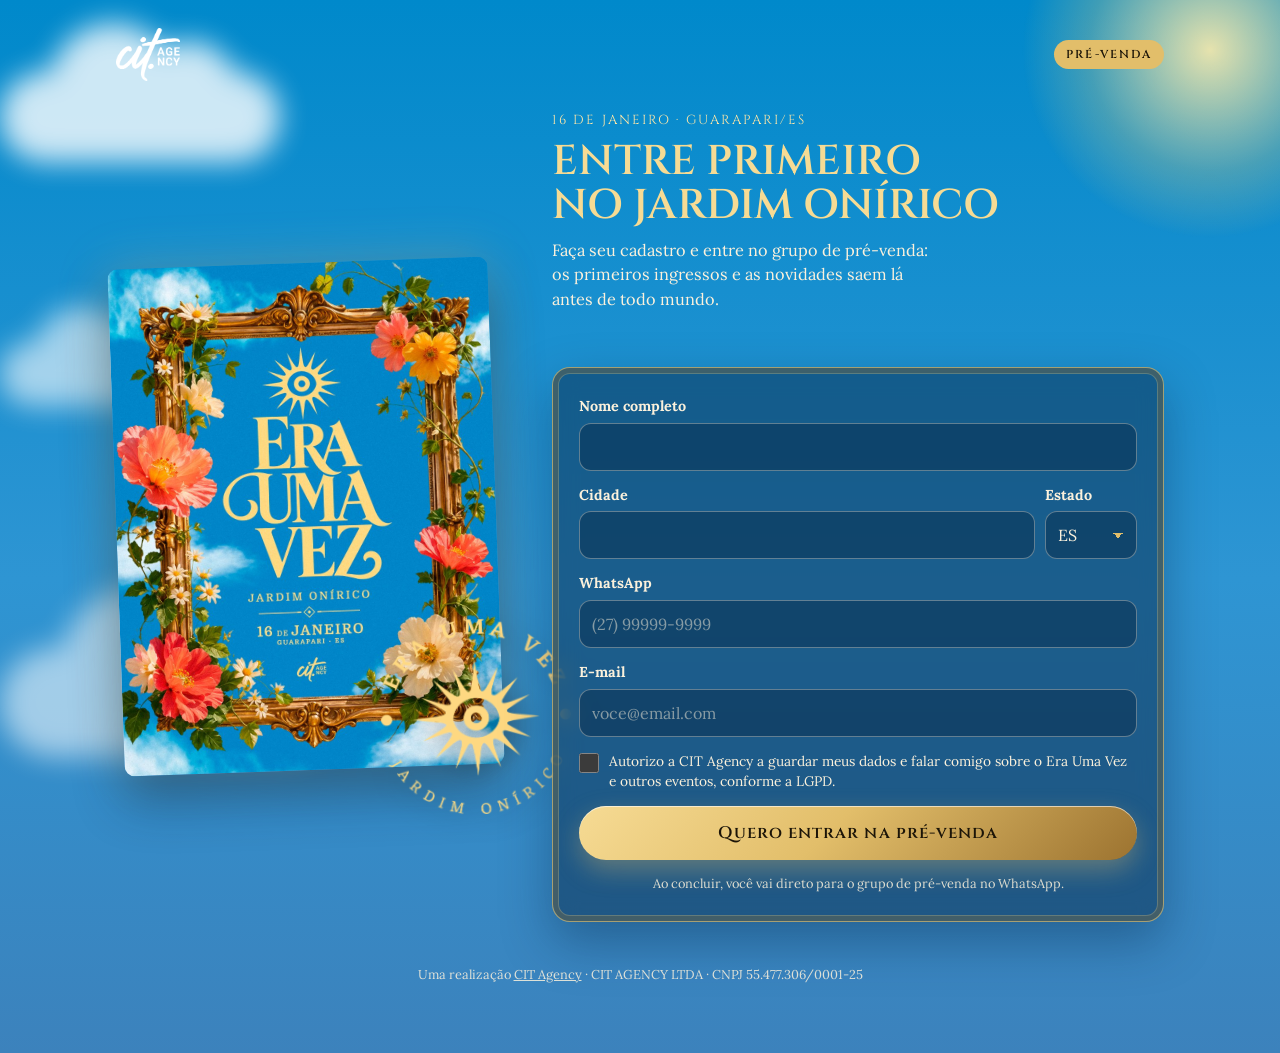
==== eraumavezpre-venda/index.html @ 347496e1 "Pré-venda Era Uma Vez no endereço curto /eraumavezpre-venda Co-Authored-By: Claude Opus 5.5 <noreply" ====
<!doctype html>
<html lang="pt-BR">
<head>
<meta charset="utf-8">
<meta name="viewport" content="width=device-width, initial-scale=1, viewport-fit=cover">
<title>Pré-venda Era Uma Vez · CIT Agency</title>
<meta name="description" content="Cadastre-se na pré-venda do Era Uma Vez · Jardim Onírico, 16 de janeiro em Guarapari/ES, e entre no grupo exclusivo.">
<meta name="theme-color" content="#0089CB">
<meta property="og:title" content="Pré-venda Era Uma Vez">
<meta property="og:description" content="Cadastre-se e entre no grupo de pré-venda. 16 de janeiro · Guarapari/ES.">
<meta property="og:image" content="https://citagency.com.br/eventos/era-uma-vez/img/poster-dia.jpg">
<link rel="icon" href="/eventos/era-uma-vez/img/icone.png">
<link rel="preconnect" href="https://fonts.googleapis.com">
<link rel="preconnect" href="https://fonts.gstatic.com" crossorigin>
<link rel="stylesheet" href="https://fonts.googleapis.com/css2?family=Cinzel:wght@400;600&family=Lora:wght@400;600;700&display=swap">
<style>
  /* Pré-venda Era Uma Vez: céu azul do pôster, nuvens, moldura dourada.
     Uma coluna no celular; pôster e formulário lado a lado no computador. */
  :root {
    --ceu: #0089CB;
    --ceu-fundo: #2E95D3;
    --ouro: #E2BE6A;
    --ouro-claro: #F6DB94;
    --ouro-escuro: #9C7330;
    --creme: #FBF1DC;
    --tinta: #1C1508;
    --vidro: rgba(8, 40, 72, 0.5);
    --erro: #FFD5C7;
    --fonte-titulo: "Cinzel", Georgia, serif;
    --fonte-texto: "Lora", Georgia, serif;
    color-scheme: dark;
  }
  * { box-sizing: border-box; }
  [hidden] { display: none !important; }
  html { -webkit-text-size-adjust: 100%; overflow-x: clip; }
  body {
    margin: 0;
    min-height: 100vh;
    background: linear-gradient(180deg, var(--ceu) 0, var(--ceu-fundo) 55%, #3C82BC 100%);
    color: var(--creme);
    font-family: var(--fonte-texto);
    font-size: 1.02rem;
    line-height: 1.5;
    overflow-x: clip;
  }
  img { max-width: 100%; display: block; }
  :focus-visible { outline: 3px solid var(--ouro-claro); outline-offset: 3px; border-radius: 6px; }

  /* Céu */
  .ceu { position: fixed; inset: 0; overflow: hidden; pointer-events: none; z-index: 0; }
  .nuvem { position: absolute; width: var(--w); height: calc(var(--w) * 0.32); border-radius: 999px; background: #fff; opacity: .8; filter: blur(14px); animation: passa var(--v) linear infinite; animation-delay: var(--d); }
  .nuvem::before, .nuvem::after { content: ""; position: absolute; border-radius: 50%; background: inherit; }
  .nuvem::before { width: 45%; height: 140%; left: 18%; top: -55%; }
  .nuvem::after { width: 35%; height: 115%; left: 50%; top: -35%; }
  .n1 { --w: 280px; top: 8%; --v: 70s; --d: -20s; }
  .n2 { --w: 200px; top: 38%; --v: 55s; --d: -40s; opacity: .6; }
  .n3 { --w: 340px; top: 72%; --v: 85s; --d: -5s; opacity: .55; }
  @keyframes passa { from { transform: translateX(-120%); left: 0; } to { transform: translateX(0); left: 110%; } }
  .sol { position: absolute; top: -140px; right: -120px; width: 380px; height: 380px; border-radius: 50%; background: radial-gradient(circle, rgba(255,236,170,.9), rgba(255,220,120,.25) 45%, transparent 70%); }

  .pagina {
    position: relative;
    z-index: 1;
    max-width: 1080px;
    margin-inline: auto;
    padding-left: max(16px, env(safe-area-inset-left, 0px));
    padding-right: max(16px, env(safe-area-inset-right, 0px));
    padding-block: 18px 40px;
    display: grid;
    gap: 22px;
  }
  .topo { display: flex; justify-content: space-between; align-items: center; }
  .topo img { width: 64px; height: auto; }
  .selo-pre {
    font-family: var(--fonte-titulo); font-size: .72rem; letter-spacing: .18em; text-transform: uppercase;
    background: var(--ouro); color: var(--tinta); padding: 6px 12px; border-radius: 999px; font-weight: 600;
  }

  .principal { display: grid; gap: 22px; align-items: center; }
  .poster { margin: 0; justify-self: center; width: min(52%, 240px); position: relative; transform: rotate(-2deg); animation: flutua 6s ease-in-out infinite; }
  .poster .arte { width: 100%; height: auto; border-radius: 10px; box-shadow: 0 24px 50px rgba(0, 30, 60, .45), 0 0 50px rgba(255, 220, 140, .25); }
  .poster .selo { position: absolute; right: -18%; bottom: -10%; width: 50%; height: auto; animation: gira 30s linear infinite; filter: drop-shadow(0 6px 14px rgba(0,0,0,.35)); }
  @keyframes flutua { 50% { translate: 0 -6px; } }
  @keyframes gira { to { rotate: 360deg; } }

  .chamada { display: grid; gap: 10px; text-align: center; justify-items: center; }
  .chamada h1 {
    margin: 0; font-family: var(--fonte-titulo); font-weight: 600; text-transform: uppercase;
    font-size: clamp(1.6rem, 7vw, 2.6rem); line-height: 1.05; color: var(--ouro-claro); text-wrap: balance;
  }
  .chamada p { margin: 0; max-width: 38ch; }
  .data { font-family: var(--fonte-titulo); letter-spacing: .16em; text-transform: uppercase; font-size: .82rem; color: #FFE7A8; }

  /* Formulário em moldura dourada */
  .cartao {
    background: var(--vidro);
    -webkit-backdrop-filter: blur(12px);
    backdrop-filter: blur(12px);
    border: 1px solid rgba(226, 190, 106, .7);
    box-shadow: inset 0 0 0 5px rgba(8, 40, 72, .35), inset 0 0 0 6px rgba(226, 190, 106, .35), 0 20px 50px rgba(0, 30, 60, .35);
    border-radius: 18px;
    padding: 22px 18px;
  }
  form { display: grid; gap: 14px; }
  .campo { display: grid; gap: 5px; min-width: 0; }
  .campo label { font-weight: 700; font-size: .9rem; }
  .linha { display: grid; grid-template-columns: minmax(0, 1fr) 92px; gap: 10px; }
  input, select {
    width: 100%; min-height: 48px; padding: 10px 12px; border-radius: 12px;
    border: 1.5px solid rgba(251, 241, 220, .35); background: rgba(0, 25, 50, .35); color: var(--creme);
    font: inherit; font-size: 1rem;
  }
  select { appearance: none; background-image: linear-gradient(45deg, transparent 50%, var(--ouro) 50%), linear-gradient(135deg, var(--ouro) 50%, transparent 50%); background-position: calc(100% - 18px) 21px, calc(100% - 13px) 21px; background-size: 5px 5px; background-repeat: no-repeat; }
  select option { color: #1C1508; }
  input::placeholder { color: rgba(251, 241, 220, .5); }
  input:focus, select:focus { outline: none; border-color: var(--ouro); }
  input[aria-invalid="true"], select[aria-invalid="true"] { border-color: var(--erro); background: rgba(80, 20, 10, .35); }
  .aceite { display: flex; gap: 10px; align-items: flex-start; font-size: .86rem; cursor: pointer; }
  .aceite input { width: 20px; min-height: 0; height: 20px; margin: 2px 0 0; accent-color: var(--ouro); flex: none; }
  .isca { position: absolute; left: -9999px; width: 1px; height: 1px; opacity: 0; }
  .erro { margin: 0; padding: 10px 12px; border-radius: 12px; background: rgba(80, 20, 10, .45); color: var(--erro); font-weight: 700; font-size: .9rem; }
  .botao {
    position: relative; overflow: hidden; width: 100%; min-height: 54px; border: 0; border-radius: 999px; cursor: pointer;
    background: linear-gradient(135deg, var(--ouro-claro), var(--ouro) 45%, var(--ouro-escuro));
    color: var(--tinta); font-family: var(--fonte-titulo); font-weight: 600; font-size: 1.05rem; letter-spacing: .06em;
    box-shadow: 0 10px 26px rgba(226, 190, 106, .35), inset 0 1px 0 rgba(255,255,255,.6);
    text-decoration: none; display: inline-flex; align-items: center; justify-content: center; text-align: center; padding: 10px 20px;
  }
  .botao::after { content: ""; position: absolute; inset: 0; background: linear-gradient(105deg, transparent 35%, rgba(255,255,255,.7) 50%, transparent 65%); transform: translateX(-130%); animation: brilho 3.2s ease-in-out infinite; }
  @keyframes brilho { 60%, 100% { transform: translateX(130%); } }
  .botao:disabled { opacity: .75; cursor: wait; }
  .nota { margin: 0; font-size: .8rem; text-align: center; opacity: .85; }

  .ok { display: grid; gap: 14px; text-align: center; justify-items: center; }
  .ok h2 { margin: 0; font-family: var(--fonte-titulo); font-weight: 600; color: var(--ouro-claro); font-size: 1.5rem; }
  .ok p { margin: 0; }

  .rodape { text-align: center; font-size: .8rem; opacity: .85; }
  .rodape a { color: inherit; }

  @media (min-width: 860px) {
    .pagina { padding-block: 28px 56px; gap: 30px; }
    .principal { grid-template-columns: 380px minmax(0, 1fr); gap: 56px; }
    .poster { width: 100%; grid-row: span 2; align-self: center; }
    .chamada { text-align: left; justify-items: start; }
    .cartao { padding: 28px 26px; }
  }
  @media (prefers-reduced-motion: reduce) {
    .nuvem, .poster, .poster .selo, .botao::after { animation: none; }
  }
</style>
</head>
<body>

<div class="ceu" aria-hidden="true">
  <span class="sol"></span>
  <span class="nuvem n1"></span><span class="nuvem n2"></span><span class="nuvem n3"></span>
</div>

<div class="pagina">
  <header class="topo">
    <a href="/eventos/era-uma-vez/"><img src="/assets/img/logo-branco.png" alt="CIT Agency" width="720" height="593"></a>
    <span class="selo-pre">Pré-venda</span>
  </header>

  <main class="principal">
    <figure class="poster">
      <img class="arte" src="/eventos/era-uma-vez/img/poster-dia.jpg" alt="Pôster do Era Uma Vez · Jardim Onírico, 16 de janeiro, Guarapari/ES" width="900" height="1200">
      <img class="selo" src="/eventos/era-uma-vez/img/selo.png" alt="" width="409" height="420">
    </figure>

    <div class="chamada">
      <p class="data">16 de janeiro · Guarapari/ES</p>
      <h1>Entre primeiro no Jardim Onírico</h1>
      <p>Faça seu cadastro e entre no grupo de pré-venda: os primeiros ingressos e as novidades saem lá antes de todo mundo.</p>
    </div>

    <section class="cartao" aria-label="Cadastro da pré-venda">
      <form id="form" novalidate>
        <div class="campo">
          <label for="nome">Nome completo</label>
          <input id="nome" name="nome" type="text" autocomplete="name" required>
        </div>
        <div class="linha">
          <div class="campo">
            <label for="cidade">Cidade</label>
            <input id="cidade" name="cidade" type="text" autocomplete="address-level2" required>
          </div>
          <div class="campo">
            <label for="estado">Estado</label>
            <select id="estado" name="estado" required>
              <option value="">UF</option>
            </select>
          </div>
        </div>
        <div class="campo">
          <label for="whatsapp">WhatsApp</label>
          <input id="whatsapp" name="whatsapp" type="tel" inputmode="numeric" autocomplete="tel" placeholder="(27) 99999-9999" required>
        </div>
        <div class="campo">
          <label for="email">E-mail</label>
          <input id="email" name="email" type="email" autocomplete="email" placeholder="voce@email.com" required>
        </div>
        <input class="isca" type="text" name="site" tabindex="-1" autocomplete="off" aria-hidden="true">
        <label class="aceite">
          <input id="aceite" type="checkbox" required>
          <span>Autorizo a CIT Agency a guardar meus dados e falar comigo sobre o Era Uma Vez e outros eventos, conforme a LGPD.</span>
        </label>
        <p class="erro" id="erro" role="alert" hidden></p>
        <button class="botao" id="enviar" type="submit">Quero entrar na pré-venda</button>
        <p class="nota">Ao concluir, você vai direto para o grupo de pré-venda no WhatsApp.</p>
      </form>

      <div class="ok" id="ok" hidden>
        <h2>Cadastro feito!</h2>
        <p>Abrindo o grupo de pré-venda no WhatsApp…</p>
        <a class="botao" id="ir-grupo" href="#">Entrar no grupo agora</a>
      </div>
    </section>
  </main>

  <footer class="rodape">
    <p>Uma realização <a href="/">CIT Agency</a> · CIT AGENCY LTDA · CNPJ 55.477.306/0001-25</p>
  </footer>
</div>

<script>
  // Grupo de pré-venda e nome da aba na planilha de listas
  var GRUPO = 'https://chat.whatsapp.com/Eoul549lNGqFhRmU2mcXSq';
  var LISTA = 'Pré-venda Era Uma Vez';

  (function () {
    var UFS = 'AC AL AP AM BA CE DF ES GO MA MT MS MG PA PB PR PE PI RJ RN RS RO RR SC SP SE TO'.split(' ');
    var estado = document.getElementById('estado');
    UFS.forEach(function (uf) {
      var o = document.createElement('option');
      o.value = o.textContent = uf;
      if (uf === 'ES') o.selected = true;
      estado.appendChild(o);
    });

    var whats = document.getElementById('whatsapp');
    whats.addEventListener('input', function () {
      var d = whats.value.replace(/\D/g, '').slice(0, 11);
      whats.value = d.length > 10 ? d.replace(/(\d{2})(\d{5})(\d{0,4})/, '($1) $2-$3')
        : d.length > 6 ? d.replace(/(\d{2})(\d{4})(\d{0,4})/, '($1) $2-$3')
        : d.length > 2 ? d.replace(/(\d{2})(\d*)/, '($1) $2') : d;
    });

    var form = document.getElementById('form');
    var erro = document.getElementById('erro');
    var enviar = document.getElementById('enviar');
    document.getElementById('ir-grupo').href = GRUPO;

    function irParaGrupo() { location.href = GRUPO; }

    form.addEventListener('submit', function (e) {
      e.preventDefault();
      erro.hidden = true;
      var campos = [].slice.call(form.querySelectorAll('input[required], select[required]'));
      campos.forEach(function (c) { c.removeAttribute('aria-invalid'); });
      var digitos = whats.value.replace(/\D/g, '');
      var invalidos = campos.filter(function (c) { return !c.checkValidity(); });
      if (digitos.length < 10 && invalidos.indexOf(whats) < 0) invalidos.push(whats);
      invalidos.forEach(function (c) { c.setAttribute('aria-invalid', 'true'); });
      if (invalidos.length) {
        var c = invalidos[0];
        erro.textContent = c.id === 'aceite' ? 'Marque a autorização para concluir o cadastro.'
          : c.id === 'whatsapp' ? 'Confira o WhatsApp com DDD, por exemplo (27) 99999-9999.'
          : c.id === 'email' ? 'Confira o e-mail: ele precisa ter @ e domínio, como voce@email.com.'
          : 'Preencha o campo "' + form.querySelector('label[for="' + c.id + '"]').textContent + '".';
        erro.hidden = false;
        c.focus();
        return;
      }
      if (form.site.value) return;

      var corpo = new URLSearchParams();
      corpo.append('lista', LISTA);
      corpo.append('nome', form.nome.value.trim());
      corpo.append('cidade', form.cidade.value.trim());
      corpo.append('estado', form.estado.value);
      corpo.append('whatsapp', digitos);
      corpo.append('email', form.email.value.trim());
      corpo.append('autorizacao', 'Sim');

      enviar.disabled = true;
      enviar.textContent = 'Enviando…';

      // Mesmo se a planilha demorar ou ainda não estiver configurada, a pessoa segue para o grupo
      var concluir = function () {
        form.hidden = true;
        document.getElementById('ok').hidden = false;
        setTimeout(irParaGrupo, 1800);
      };
      var limite = setTimeout(concluir, 4000);
      fetch('/data/formulario.json', { cache: 'no-store' })
        .then(function (r) { return r.json(); })
        .then(function (cfg) {
          if (!cfg.endereco_listas) return;
          return fetch(cfg.endereco_listas, { method: 'POST', mode: 'no-cors', body: corpo });
        })
        .catch(function () {})
        .then(function () { clearTimeout(limite); concluir(); });
    });
  })();
</script>
</body>
</html>
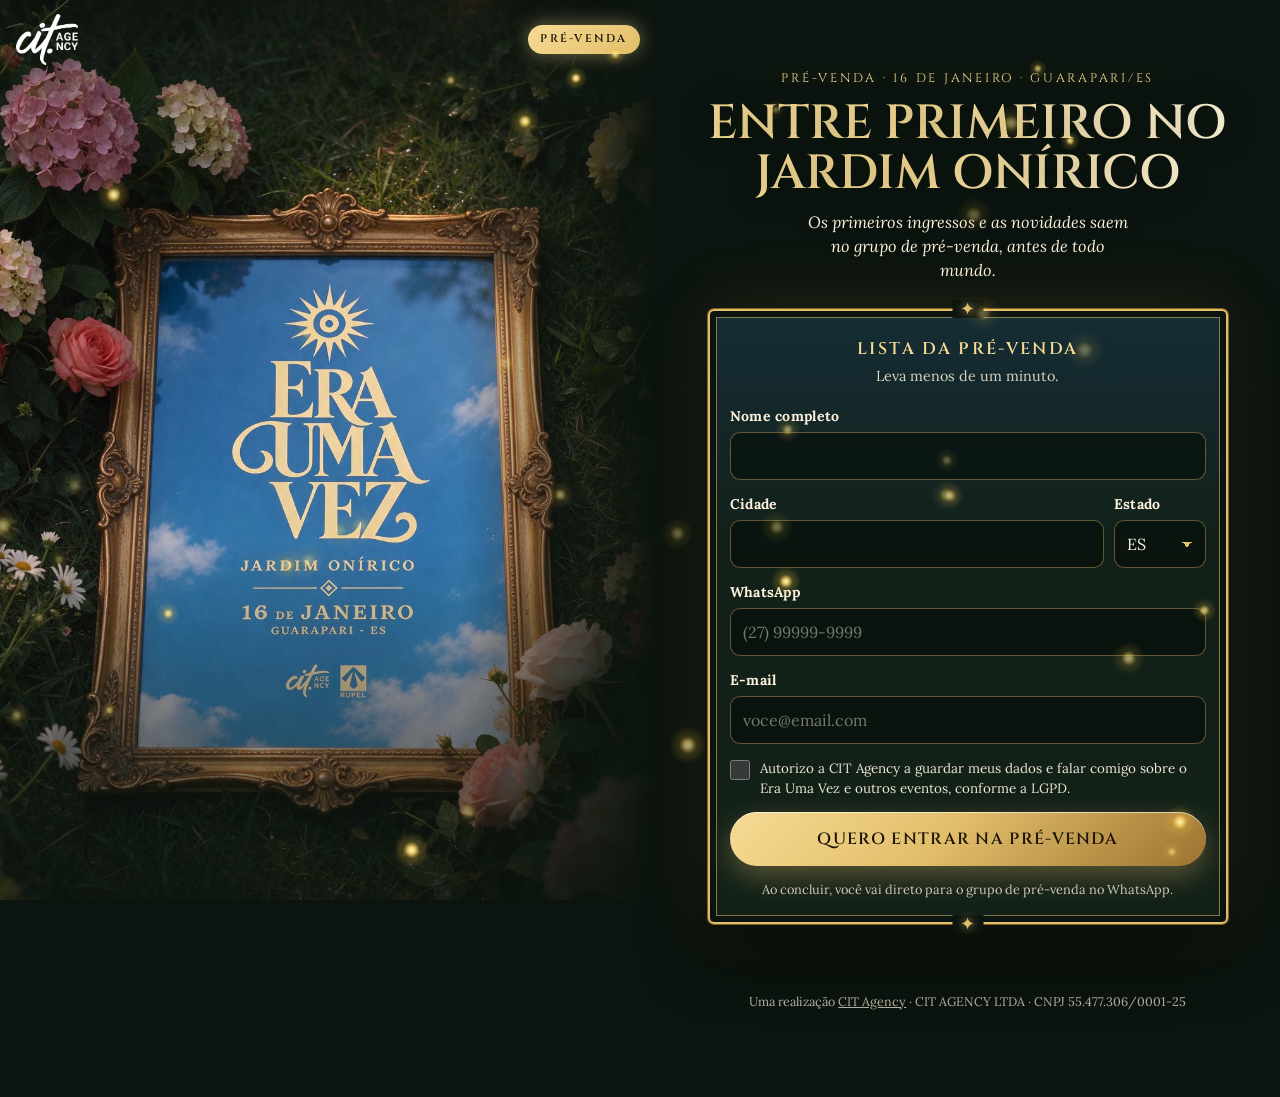
==== commit 07a212bb: "Pré-venda Era Uma Vez: novo visual sobre a foto do jardim à noite Co-Authored-By: Claude Opus 5.5 <n" ====
--- a/eraumavezpre-venda/index.html
+++ b/eraumavezpre-venda/index.html
@@ -5,26 +5,29 @@
 <meta name="viewport" content="width=device-width, initial-scale=1, viewport-fit=cover">
 <title>Pré-venda Era Uma Vez · CIT Agency</title>
 <meta name="description" content="Cadastre-se na pré-venda do Era Uma Vez · Jardim Onírico, 16 de janeiro em Guarapari/ES, e entre no grupo exclusivo.">
-<meta name="theme-color" content="#0089CB">
+<meta name="theme-color" content="#0B140E">
 <meta property="og:title" content="Pré-venda Era Uma Vez">
 <meta property="og:description" content="Cadastre-se e entre no grupo de pré-venda. 16 de janeiro · Guarapari/ES.">
-<meta property="og:image" content="https://citagency.com.br/eventos/era-uma-vez/img/poster-dia.jpg">
+<meta property="og:image" content="https://citagency.com.br/eventos/era-uma-vez/img/jardim-noite-tela.jpg">
 <link rel="icon" href="/eventos/era-uma-vez/img/icone.png">
+<link rel="preload" as="image" href="/eventos/era-uma-vez/img/jardim-noite-tela.jpg">
 <link rel="preconnect" href="https://fonts.googleapis.com">
 <link rel="preconnect" href="https://fonts.gstatic.com" crossorigin>
-<link rel="stylesheet" href="https://fonts.googleapis.com/css2?family=Cinzel:wght@400;600&family=Lora:wght@400;600;700&display=swap">
+<link rel="stylesheet" href="https://fonts.googleapis.com/css2?family=Cinzel:wght@400;600&family=Lora:ital,wght@0,400;0,600;0,700;1,400&display=swap">
 <style>
-  /* Pré-venda Era Uma Vez: céu azul do pôster, nuvens, moldura dourada.
-     Uma coluna no celular; pôster e formulário lado a lado no computador. */
+  /* Pré-venda Era Uma Vez sobre a foto do jardim à noite.
+     Celular: a foto ocupa a primeira tela e o formulário vem logo abaixo, no verde do gramado.
+     Computador: a foto fica fixa à esquerda e o formulário à direita. */
   :root {
-    --ceu: #0089CB;
-    --ceu-fundo: #2E95D3;
+    --noite: #0B140E;
+    --musgo: #132219;
     --ouro: #E2BE6A;
     --ouro-claro: #F6DB94;
     --ouro-escuro: #9C7330;
+    --ceu: #3B86C4;
+    --rosa: #F4A6B8;
     --creme: #FBF1DC;
     --tinta: #1C1508;
-    --vidro: rgba(8, 40, 72, 0.5);
     --erro: #FFD5C7;
     --fonte-titulo: "Cinzel", Georgia, serif;
     --fonte-texto: "Lora", Georgia, serif;
@@ -32,198 +35,256 @@
   }
   * { box-sizing: border-box; }
   [hidden] { display: none !important; }
-  html { -webkit-text-size-adjust: 100%; overflow-x: clip; }
-  body {
-    margin: 0;
-    min-height: 100vh;
-    background: linear-gradient(180deg, var(--ceu) 0, var(--ceu-fundo) 55%, #3C82BC 100%);
-    color: var(--creme);
-    font-family: var(--fonte-texto);
-    font-size: 1.02rem;
-    line-height: 1.5;
-    overflow-x: clip;
-  }
+  html { -webkit-text-size-adjust: 100%; overflow-x: clip; scroll-behavior: smooth; }
+  body { margin: 0; background: var(--noite); color: var(--creme); font-family: var(--fonte-texto); font-size: 1.02rem; line-height: 1.5; overflow-x: clip; }
   img { max-width: 100%; display: block; }
   :focus-visible { outline: 3px solid var(--ouro-claro); outline-offset: 3px; border-radius: 6px; }
-
-  /* Céu */
-  .ceu { position: fixed; inset: 0; overflow: hidden; pointer-events: none; z-index: 0; }
-  .nuvem { position: absolute; width: var(--w); height: calc(var(--w) * 0.32); border-radius: 999px; background: #fff; opacity: .8; filter: blur(14px); animation: passa var(--v) linear infinite; animation-delay: var(--d); }
-  .nuvem::before, .nuvem::after { content: ""; position: absolute; border-radius: 50%; background: inherit; }
-  .nuvem::before { width: 45%; height: 140%; left: 18%; top: -55%; }
-  .nuvem::after { width: 35%; height: 115%; left: 50%; top: -35%; }
-  .n1 { --w: 280px; top: 8%; --v: 70s; --d: -20s; }
-  .n2 { --w: 200px; top: 38%; --v: 55s; --d: -40s; opacity: .6; }
-  .n3 { --w: 340px; top: 72%; --v: 85s; --d: -5s; opacity: .55; }
-  @keyframes passa { from { transform: translateX(-120%); left: 0; } to { transform: translateX(0); left: 110%; } }
-  .sol { position: absolute; top: -140px; right: -120px; width: 380px; height: 380px; border-radius: 50%; background: radial-gradient(circle, rgba(255,236,170,.9), rgba(255,220,120,.25) 45%, transparent 70%); }
-
-  .pagina {
+  @media (prefers-reduced-motion: reduce) { html { scroll-behavior: auto; } }
+
+  .vagalumes { position: fixed; inset: 0; z-index: 5; pointer-events: none; }
+
+  /* Primeira tela: a foto */
+  .capa {
     position: relative;
-    z-index: 1;
-    max-width: 1080px;
-    margin-inline: auto;
-    padding-left: max(16px, env(safe-area-inset-left, 0px));
-    padding-right: max(16px, env(safe-area-inset-right, 0px));
-    padding-block: 18px 40px;
+    min-height: 100svh;
     display: grid;
-    gap: 22px;
-  }
-  .topo { display: flex; justify-content: space-between; align-items: center; }
-  .topo img { width: 64px; height: auto; }
+    align-content: space-between;
+    overflow: hidden;
+    isolation: isolate;
+  }
+  .capa-foto {
+    position: absolute; inset: 0; z-index: -2;
+    background: url("/eventos/era-uma-vez/img/jardim-noite-tela.jpg") center 38% / cover no-repeat;
+    transform: scale(calc(1.04 + var(--rolar, 0) * 0.08)) translateY(calc(var(--rolar, 0) * 40px));
+    animation: respira 14s ease-in-out infinite alternate;
+  }
+  @keyframes respira { to { background-position: center 44%; } }
+  .capa::after {
+    content: ""; position: absolute; inset: 0; z-index: -1;
+    background:
+      linear-gradient(to bottom, rgba(11, 20, 14, .55) 0, rgba(11, 20, 14, 0) 22%, rgba(11, 20, 14, 0) 70%, rgba(11, 20, 14, .7) 88%, var(--noite) 100%);
+  }
+  .topo {
+    display: flex; justify-content: space-between; align-items: center;
+    padding: max(14px, env(safe-area-inset-top, 0px)) max(16px, env(safe-area-inset-right, 0px)) 0 max(16px, env(safe-area-inset-left, 0px));
+  }
+  .topo img { width: 62px; height: auto; }
   .selo-pre {
-    font-family: var(--fonte-titulo); font-size: .72rem; letter-spacing: .18em; text-transform: uppercase;
-    background: var(--ouro); color: var(--tinta); padding: 6px 12px; border-radius: 999px; font-weight: 600;
-  }
-
-  .principal { display: grid; gap: 22px; align-items: center; }
-  .poster { margin: 0; justify-self: center; width: min(52%, 240px); position: relative; transform: rotate(-2deg); animation: flutua 6s ease-in-out infinite; }
-  .poster .arte { width: 100%; height: auto; border-radius: 10px; box-shadow: 0 24px 50px rgba(0, 30, 60, .45), 0 0 50px rgba(255, 220, 140, .25); }
-  .poster .selo { position: absolute; right: -18%; bottom: -10%; width: 50%; height: auto; animation: gira 30s linear infinite; filter: drop-shadow(0 6px 14px rgba(0,0,0,.35)); }
-  @keyframes flutua { 50% { translate: 0 -6px; } }
-  @keyframes gira { to { rotate: 360deg; } }
-
-  .chamada { display: grid; gap: 10px; text-align: center; justify-items: center; }
+    font-family: var(--fonte-titulo); font-size: .7rem; letter-spacing: .2em; text-transform: uppercase; font-weight: 600;
+    color: var(--tinta); background: linear-gradient(135deg, var(--ouro-claro), var(--ouro)); padding: 6px 12px; border-radius: 999px;
+    box-shadow: 0 0 20px rgba(246, 219, 148, .45);
+  }
+  .capa-texto {
+    display: grid; gap: 10px; justify-items: center; text-align: center;
+    padding: 0 max(18px, env(safe-area-inset-right, 0px)) 26px max(18px, env(safe-area-inset-left, 0px));
+  }
+  .chamada .data { margin: 0; text-shadow: 0 0 14px rgba(246, 219, 148, .4); font-family: var(--fonte-titulo); letter-spacing: .22em; text-transform: uppercase; font-size: .78rem; color: var(--ouro-claro); }
   .chamada h1 {
-    margin: 0; font-family: var(--fonte-titulo); font-weight: 600; text-transform: uppercase;
-    font-size: clamp(1.6rem, 7vw, 2.6rem); line-height: 1.05; color: var(--ouro-claro); text-wrap: balance;
-  }
-  .chamada p { margin: 0; max-width: 38ch; }
-  .data { font-family: var(--fonte-titulo); letter-spacing: .16em; text-transform: uppercase; font-size: .82rem; color: #FFE7A8; }
-
-  /* Formulário em moldura dourada */
-  .cartao {
-    background: var(--vidro);
-    -webkit-backdrop-filter: blur(12px);
-    backdrop-filter: blur(12px);
-    border: 1px solid rgba(226, 190, 106, .7);
-    box-shadow: inset 0 0 0 5px rgba(8, 40, 72, .35), inset 0 0 0 6px rgba(226, 190, 106, .35), 0 20px 50px rgba(0, 30, 60, .35);
-    border-radius: 18px;
-    padding: 22px 18px;
-  }
+    margin: 0; font-family: var(--fonte-titulo); font-weight: 600; text-transform: uppercase; line-height: 1.05;
+    font-size: clamp(1.7rem, 8.4vw, 3rem); text-wrap: balance;
+    background: linear-gradient(100deg, var(--ouro-claro) 20%, #FFF6DA 45%, var(--ouro) 60%, var(--ouro-claro) 80%);
+    background-size: 220% 100%; -webkit-background-clip: text; background-clip: text; color: transparent;
+    animation: ouro-corre 6s linear infinite; text-shadow: 0 2px 30px rgba(0, 0, 0, .4);
+  }
+  @keyframes ouro-corre { to { background-position: -220% 0; } }
+  .chamada p.sub { margin: 0; font-style: italic; max-width: 32ch; text-shadow: 0 1px 12px rgba(0, 0, 0, .8); }
+  .chamada { display: grid; gap: 10px; justify-items: center; text-align: center; max-width: 520px; margin: 0 auto 30px; }
+  .descer {
+    margin-top: 6px; display: inline-flex; flex-direction: column; align-items: center; gap: 4px; text-decoration: none; color: var(--creme);
+    font-family: var(--fonte-titulo); font-size: .74rem; letter-spacing: .2em; text-transform: uppercase;
+  }
+  .descer span { font-size: 1.3rem; color: var(--ouro); animation: pulo 1.8s ease-in-out infinite; }
+  @keyframes pulo { 50% { transform: translateY(6px); } }
+
+  /* Formulário */
+  .cadastro {
+    position: relative;
+    padding: 10px max(16px, env(safe-area-inset-right, 0px)) 40px max(16px, env(safe-area-inset-left, 0px));
+    background:
+      radial-gradient(80% 50% at 50% 0%, rgba(59, 134, 196, .16), transparent 70%),
+      var(--noite);
+  }
+  .moldura {
+    position: relative; max-width: 520px; margin: 0 auto; padding: 26px 20px 22px;
+    border-radius: 6px;
+    background: linear-gradient(180deg, rgba(59, 134, 196, .22), rgba(19, 34, 25, .9) 40%);
+    border: 2px solid var(--ouro);
+    box-shadow: inset 0 0 0 6px var(--noite), inset 0 0 0 7px rgba(226, 190, 106, .55), 0 0 0 1px rgba(156, 115, 48, .8), 0 30px 60px rgba(0, 0, 0, .55), 0 0 70px rgba(226, 190, 106, .14);
+  }
+  .moldura::before, .moldura::after {
+    content: "✦"; position: absolute; color: var(--ouro); font-size: 1.1rem; line-height: 1;
+    text-shadow: 0 0 10px rgba(246, 219, 148, .8);
+  }
+  .moldura::before { top: -11px; left: 50%; transform: translateX(-50%); background: var(--noite); padding: 0 8px; }
+  .moldura::after { bottom: -11px; left: 50%; transform: translateX(-50%); background: var(--noite); padding: 0 8px; }
+  .moldura-titulo { margin: 0 0 4px; text-align: center; font-family: var(--fonte-titulo); font-weight: 600; letter-spacing: .14em; text-transform: uppercase; color: var(--ouro-claro); font-size: 1.05rem; }
+  .moldura-sub { margin: 0 0 18px; text-align: center; font-size: .9rem; opacity: .85; }
   form { display: grid; gap: 14px; }
   .campo { display: grid; gap: 5px; min-width: 0; }
-  .campo label { font-weight: 700; font-size: .9rem; }
+  .campo label { font-weight: 700; font-size: .88rem; letter-spacing: .02em; }
   .linha { display: grid; grid-template-columns: minmax(0, 1fr) 92px; gap: 10px; }
   input, select {
-    width: 100%; min-height: 48px; padding: 10px 12px; border-radius: 12px;
-    border: 1.5px solid rgba(251, 241, 220, .35); background: rgba(0, 25, 50, .35); color: var(--creme);
-    font: inherit; font-size: 1rem;
+    width: 100%; min-height: 48px; padding: 10px 12px; border-radius: 10px;
+    border: 1px solid rgba(226, 190, 106, .4); background: rgba(5, 12, 8, .55); color: var(--creme);
+    font: inherit; font-size: 1rem; transition: border-color .2s, box-shadow .2s;
   }
   select { appearance: none; background-image: linear-gradient(45deg, transparent 50%, var(--ouro) 50%), linear-gradient(135deg, var(--ouro) 50%, transparent 50%); background-position: calc(100% - 18px) 21px, calc(100% - 13px) 21px; background-size: 5px 5px; background-repeat: no-repeat; }
   select option { color: #1C1508; }
-  input::placeholder { color: rgba(251, 241, 220, .5); }
-  input:focus, select:focus { outline: none; border-color: var(--ouro); }
+  input::placeholder { color: rgba(251, 241, 220, .45); }
+  input:focus, select:focus { outline: none; border-color: var(--ouro); box-shadow: 0 0 0 3px rgba(226, 190, 106, .2), 0 0 18px rgba(246, 219, 148, .2); }
   input[aria-invalid="true"], select[aria-invalid="true"] { border-color: var(--erro); background: rgba(80, 20, 10, .35); }
-  .aceite { display: flex; gap: 10px; align-items: flex-start; font-size: .86rem; cursor: pointer; }
+  .aceite { display: flex; gap: 10px; align-items: flex-start; font-size: .84rem; cursor: pointer; opacity: .95; }
   .aceite input { width: 20px; min-height: 0; height: 20px; margin: 2px 0 0; accent-color: var(--ouro); flex: none; }
   .isca { position: absolute; left: -9999px; width: 1px; height: 1px; opacity: 0; }
-  .erro { margin: 0; padding: 10px 12px; border-radius: 12px; background: rgba(80, 20, 10, .45); color: var(--erro); font-weight: 700; font-size: .9rem; }
+  .erro { margin: 0; padding: 10px 12px; border-radius: 10px; background: rgba(80, 20, 10, .5); color: var(--erro); font-weight: 700; font-size: .9rem; }
   .botao {
     position: relative; overflow: hidden; width: 100%; min-height: 54px; border: 0; border-radius: 999px; cursor: pointer;
     background: linear-gradient(135deg, var(--ouro-claro), var(--ouro) 45%, var(--ouro-escuro));
-    color: var(--tinta); font-family: var(--fonte-titulo); font-weight: 600; font-size: 1.05rem; letter-spacing: .06em;
-    box-shadow: 0 10px 26px rgba(226, 190, 106, .35), inset 0 1px 0 rgba(255,255,255,.6);
+    color: var(--tinta); font-family: var(--fonte-titulo); font-weight: 600; font-size: 1.02rem; letter-spacing: .08em; text-transform: uppercase;
+    box-shadow: 0 10px 28px rgba(226, 190, 106, .35), inset 0 1px 0 rgba(255, 255, 255, .6);
     text-decoration: none; display: inline-flex; align-items: center; justify-content: center; text-align: center; padding: 10px 20px;
-  }
-  .botao::after { content: ""; position: absolute; inset: 0; background: linear-gradient(105deg, transparent 35%, rgba(255,255,255,.7) 50%, transparent 65%); transform: translateX(-130%); animation: brilho 3.2s ease-in-out infinite; }
+    transition: transform .15s;
+  }
+  .botao:active { transform: scale(.98); }
+  .botao::after { content: ""; position: absolute; inset: 0; background: linear-gradient(105deg, transparent 35%, rgba(255, 255, 255, .7) 50%, transparent 65%); transform: translateX(-130%); animation: brilho 3.2s ease-in-out infinite; }
   @keyframes brilho { 60%, 100% { transform: translateX(130%); } }
   .botao:disabled { opacity: .75; cursor: wait; }
-  .nota { margin: 0; font-size: .8rem; text-align: center; opacity: .85; }
-
-  .ok { display: grid; gap: 14px; text-align: center; justify-items: center; }
+  .nota { margin: 0; font-size: .8rem; text-align: center; opacity: .8; }
+
+  .ok { display: grid; gap: 14px; text-align: center; justify-items: center; padding-block: 10px; }
+  .ok .estrelas { color: var(--ouro); letter-spacing: .5em; font-size: 1.1rem; }
   .ok h2 { margin: 0; font-family: var(--fonte-titulo); font-weight: 600; color: var(--ouro-claro); font-size: 1.5rem; }
   .ok p { margin: 0; }
 
-  .rodape { text-align: center; font-size: .8rem; opacity: .85; }
+  .rodape { text-align: center; font-size: .78rem; opacity: .7; padding: 26px 16px 34px; }
   .rodape a { color: inherit; }
 
-  @media (min-width: 860px) {
-    .pagina { padding-block: 28px 56px; gap: 30px; }
-    .principal { grid-template-columns: 380px minmax(0, 1fr); gap: 56px; }
-    .poster { width: 100%; grid-row: span 2; align-self: center; }
-    .chamada { text-align: left; justify-items: start; }
-    .cartao { padding: 28px 26px; }
+  @media (max-width: 420px) { .botao { font-size: .9rem; letter-spacing: .04em; padding-inline: 14px; } }
+  @media (min-width: 900px) {
+    .pagina { display: grid; grid-template-columns: minmax(0, 1.05fr) minmax(0, 1fr); min-height: 100vh; }
+    .capa { position: sticky; top: 0; height: 100vh; min-height: 0; }
+    .capa::after { background: linear-gradient(to right, rgba(11, 20, 14, 0) 70%, var(--noite) 100%), linear-gradient(to bottom, rgba(11, 20, 14, .5) 0, transparent 20%, transparent 60%, rgba(11, 20, 14, .8) 100%); }
+    .capa-texto { display: none; }
+    .chamada { margin-bottom: 26px; }
+    .lado { display: grid; align-content: center; padding-block: 40px; }
+    .cadastro { padding-block: 30px; background: none; }
   }
   @media (prefers-reduced-motion: reduce) {
-    .nuvem, .poster, .poster .selo, .botao::after { animation: none; }
+    .capa-foto, .capa-texto h1, .descer span, .botao::after { animation: none; }
+    .vagalumes { display: none; }
   }
 </style>
 </head>
 <body>
 
-<div class="ceu" aria-hidden="true">
-  <span class="sol"></span>
-  <span class="nuvem n1"></span><span class="nuvem n2"></span><span class="nuvem n3"></span>
-</div>
+<canvas class="vagalumes" aria-hidden="true"></canvas>
 
 <div class="pagina">
-  <header class="topo">
-    <a href="/eventos/era-uma-vez/"><img src="/assets/img/logo-branco.png" alt="CIT Agency" width="720" height="593"></a>
-    <span class="selo-pre">Pré-venda</span>
+  <header class="capa">
+    <div class="capa-foto" aria-hidden="true"></div>
+    <div class="topo">
+      <a href="/eventos/era-uma-vez/"><img src="/assets/img/logo-branco.png" alt="CIT Agency" width="720" height="593"></a>
+      <span class="selo-pre">Pré-venda</span>
+    </div>
+    <div class="capa-texto">
+      <a class="descer" href="#cadastro">Fazer meu cadastro <span aria-hidden="true">↓</span></a>
+    </div>
   </header>
 
-  <main class="principal">
-    <figure class="poster">
-      <img class="arte" src="/eventos/era-uma-vez/img/poster-dia.jpg" alt="Pôster do Era Uma Vez · Jardim Onírico, 16 de janeiro, Guarapari/ES" width="900" height="1200">
-      <img class="selo" src="/eventos/era-uma-vez/img/selo.png" alt="" width="409" height="420">
-    </figure>
-
-    <div class="chamada">
-      <p class="data">16 de janeiro · Guarapari/ES</p>
-      <h1>Entre primeiro no Jardim Onírico</h1>
-      <p>Faça seu cadastro e entre no grupo de pré-venda: os primeiros ingressos e as novidades saem lá antes de todo mundo.</p>
-    </div>
-
-    <section class="cartao" aria-label="Cadastro da pré-venda">
-      <form id="form" novalidate>
-        <div class="campo">
-          <label for="nome">Nome completo</label>
-          <input id="nome" name="nome" type="text" autocomplete="name" required>
-        </div>
-        <div class="linha">
+  <div class="lado">
+    <main class="cadastro" id="cadastro">
+      <div class="chamada">
+        <p class="data">Pré-venda · 16 de janeiro · Guarapari/ES</p>
+        <h1>Entre primeiro no Jardim Onírico</h1>
+        <p class="sub">Os primeiros ingressos e as novidades saem no grupo de pré-venda, antes de todo mundo.</p>
+      </div>
+      <section class="moldura" aria-labelledby="titulo-form">
+        <h2 class="moldura-titulo" id="titulo-form">Lista da pré-venda</h2>
+        <p class="moldura-sub">Leva menos de um minuto.</p>
+        <form id="form" novalidate>
           <div class="campo">
-            <label for="cidade">Cidade</label>
-            <input id="cidade" name="cidade" type="text" autocomplete="address-level2" required>
+            <label for="nome">Nome completo</label>
+            <input id="nome" name="nome" type="text" autocomplete="name" required>
+          </div>
+          <div class="linha">
+            <div class="campo">
+              <label for="cidade">Cidade</label>
+              <input id="cidade" name="cidade" type="text" autocomplete="address-level2" required>
+            </div>
+            <div class="campo">
+              <label for="estado">Estado</label>
+              <select id="estado" name="estado" required>
+                <option value="">UF</option>
+              </select>
+            </div>
           </div>
           <div class="campo">
-            <label for="estado">Estado</label>
-            <select id="estado" name="estado" required>
-              <option value="">UF</option>
-            </select>
+            <label for="whatsapp">WhatsApp</label>
+            <input id="whatsapp" name="whatsapp" type="tel" inputmode="numeric" autocomplete="tel" placeholder="(27) 99999-9999" required>
           </div>
+          <div class="campo">
+            <label for="email">E-mail</label>
+            <input id="email" name="email" type="email" autocomplete="email" placeholder="voce@email.com" required>
+          </div>
+          <input class="isca" type="text" name="site" tabindex="-1" autocomplete="off" aria-hidden="true">
+          <label class="aceite">
+            <input id="aceite" type="checkbox" required>
+            <span>Autorizo a CIT Agency a guardar meus dados e falar comigo sobre o Era Uma Vez e outros eventos, conforme a LGPD.</span>
+          </label>
+          <p class="erro" id="erro" role="alert" hidden></p>
+          <button class="botao" id="enviar" type="submit">Quero entrar na pré-venda</button>
+          <p class="nota">Ao concluir, você vai direto para o grupo de pré-venda no WhatsApp.</p>
+        </form>
+
+        <div class="ok" id="ok" hidden>
+          <span class="estrelas" aria-hidden="true">✦ ✦ ✦</span>
+          <h2>Seu lugar no jardim está guardado</h2>
+          <p>Abrindo o grupo de pré-venda no WhatsApp…</p>
+          <a class="botao" id="ir-grupo" href="#">Entrar no grupo agora</a>
         </div>
-        <div class="campo">
-          <label for="whatsapp">WhatsApp</label>
-          <input id="whatsapp" name="whatsapp" type="tel" inputmode="numeric" autocomplete="tel" placeholder="(27) 99999-9999" required>
-        </div>
-        <div class="campo">
-          <label for="email">E-mail</label>
-          <input id="email" name="email" type="email" autocomplete="email" placeholder="voce@email.com" required>
-        </div>
-        <input class="isca" type="text" name="site" tabindex="-1" autocomplete="off" aria-hidden="true">
-        <label class="aceite">
-          <input id="aceite" type="checkbox" required>
-          <span>Autorizo a CIT Agency a guardar meus dados e falar comigo sobre o Era Uma Vez e outros eventos, conforme a LGPD.</span>
-        </label>
-        <p class="erro" id="erro" role="alert" hidden></p>
-        <button class="botao" id="enviar" type="submit">Quero entrar na pré-venda</button>
-        <p class="nota">Ao concluir, você vai direto para o grupo de pré-venda no WhatsApp.</p>
-      </form>
-
-      <div class="ok" id="ok" hidden>
-        <h2>Cadastro feito!</h2>
-        <p>Abrindo o grupo de pré-venda no WhatsApp…</p>
-        <a class="botao" id="ir-grupo" href="#">Entrar no grupo agora</a>
-      </div>
-    </section>
-  </main>
-
-  <footer class="rodape">
-    <p>Uma realização <a href="/">CIT Agency</a> · CIT AGENCY LTDA · CNPJ 55.477.306/0001-25</p>
-  </footer>
+      </section>
+    </main>
+
+    <footer class="rodape">
+      <p>Uma realização <a href="/">CIT Agency</a> · CIT AGENCY LTDA · CNPJ 55.477.306/0001-25</p>
+    </footer>
+  </div>
 </div>
 
+<script>
+  // Vaga-lumes que seguem o dedo/mouse, brilho ao tocar e a foto que se aproxima ao rolar
+  (function () {
+    if (matchMedia('(prefers-reduced-motion: reduce)').matches) return;
+    var c = document.querySelector('.vagalumes'), x = c.getContext('2d');
+    var W, H, dpr = Math.min(devicePixelRatio || 1, 2);
+    function medir() { W = innerWidth; H = innerHeight; c.width = W * dpr; c.height = H * dpr; c.style.width = W + 'px'; c.style.height = H + 'px'; x.setTransform(dpr, 0, 0, dpr, 0, 0); }
+    medir(); addEventListener('resize', medir);
+    var b = document.createElement('canvas'); b.width = b.height = 64;
+    var g = b.getContext('2d'), gr = g.createRadialGradient(32, 32, 0, 32, 32, 32);
+    gr.addColorStop(0, 'rgba(255,248,200,1)'); gr.addColorStop(.18, 'rgba(255,226,120,.9)'); gr.addColorStop(.45, 'rgba(240,190,70,.25)'); gr.addColorStop(1, 'rgba(240,190,70,0)');
+    g.fillStyle = gr; g.fillRect(0, 0, 64, 64);
+    var r = function (a, z) { return a + Math.random() * (z - a); };
+    var f = [], s = [], p = { x: -999, y: -999, on: false };
+    for (var i = 0; i < (W < 600 ? 24 : 40); i++) f.push({ x: r(0, W), y: r(0, H), vx: r(-.3, .3), vy: r(-.3, .3), t: r(0, 6.28), s: r(9, 20), k: r(.6, 1.6) });
+    addEventListener('pointermove', function (e) { p.x = e.clientX; p.y = e.clientY; p.on = true; }, { passive: true });
+    addEventListener('pointerdown', function (e) { for (var i = 0; i < 14; i++) { var a = Math.random() * 6.28, v = r(1, 3.2); s.push({ x: e.clientX, y: e.clientY, vx: Math.cos(a) * v, vy: Math.sin(a) * v - 1, s: r(6, 12), l: 1 }); } }, { passive: true });
+    addEventListener('scroll', function () { document.documentElement.style.setProperty('--rolar', Math.min(scrollY / innerHeight, 1).toFixed(3)); }, { passive: true });
+    (function loop() {
+      x.clearRect(0, 0, W, H); x.globalCompositeOperation = 'lighter';
+      f.forEach(function (q) {
+        q.t += .02 * q.k; q.vx += Math.cos(q.t * .7) * .01; q.vy += Math.sin(q.t * .9) * .01;
+        if (p.on) { var dx = p.x - q.x, dy = p.y - q.y, d = Math.hypot(dx, dy); if (d < 220 && d > 30) { q.vx += dx / d * .06; q.vy += dy / d * .06; } }
+        q.vx *= .97; q.vy *= .97; q.x += q.vx; q.y += q.vy;
+        if (q.x < -30) q.x = W + 30; if (q.x > W + 30) q.x = -30; if (q.y < -30) q.y = H + 30; if (q.y > H + 30) q.y = -30;
+        x.globalAlpha = .35 + .65 * Math.pow(Math.sin(q.t) * .5 + .5, 2);
+        x.drawImage(b, q.x - q.s, q.y - q.s, q.s * 2, q.s * 2);
+      });
+      for (var k = s.length - 1; k >= 0; k--) { var e = s[k]; e.x += e.vx; e.y += e.vy; e.vy += .04; e.l -= .02; if (e.l <= 0) { s.splice(k, 1); continue; } x.globalAlpha = e.l; x.drawImage(b, e.x - e.s, e.y - e.s, e.s * 2, e.s * 2); }
+      x.globalCompositeOperation = 'source-over'; x.globalAlpha = 1;
+      requestAnimationFrame(loop);
+    })();
+  })();
+</script>
 <script>
   // Grupo de pré-venda e nome da aba na planilha de listas
   var GRUPO = 'https://chat.whatsapp.com/Eoul549lNGqFhRmU2mcXSq';
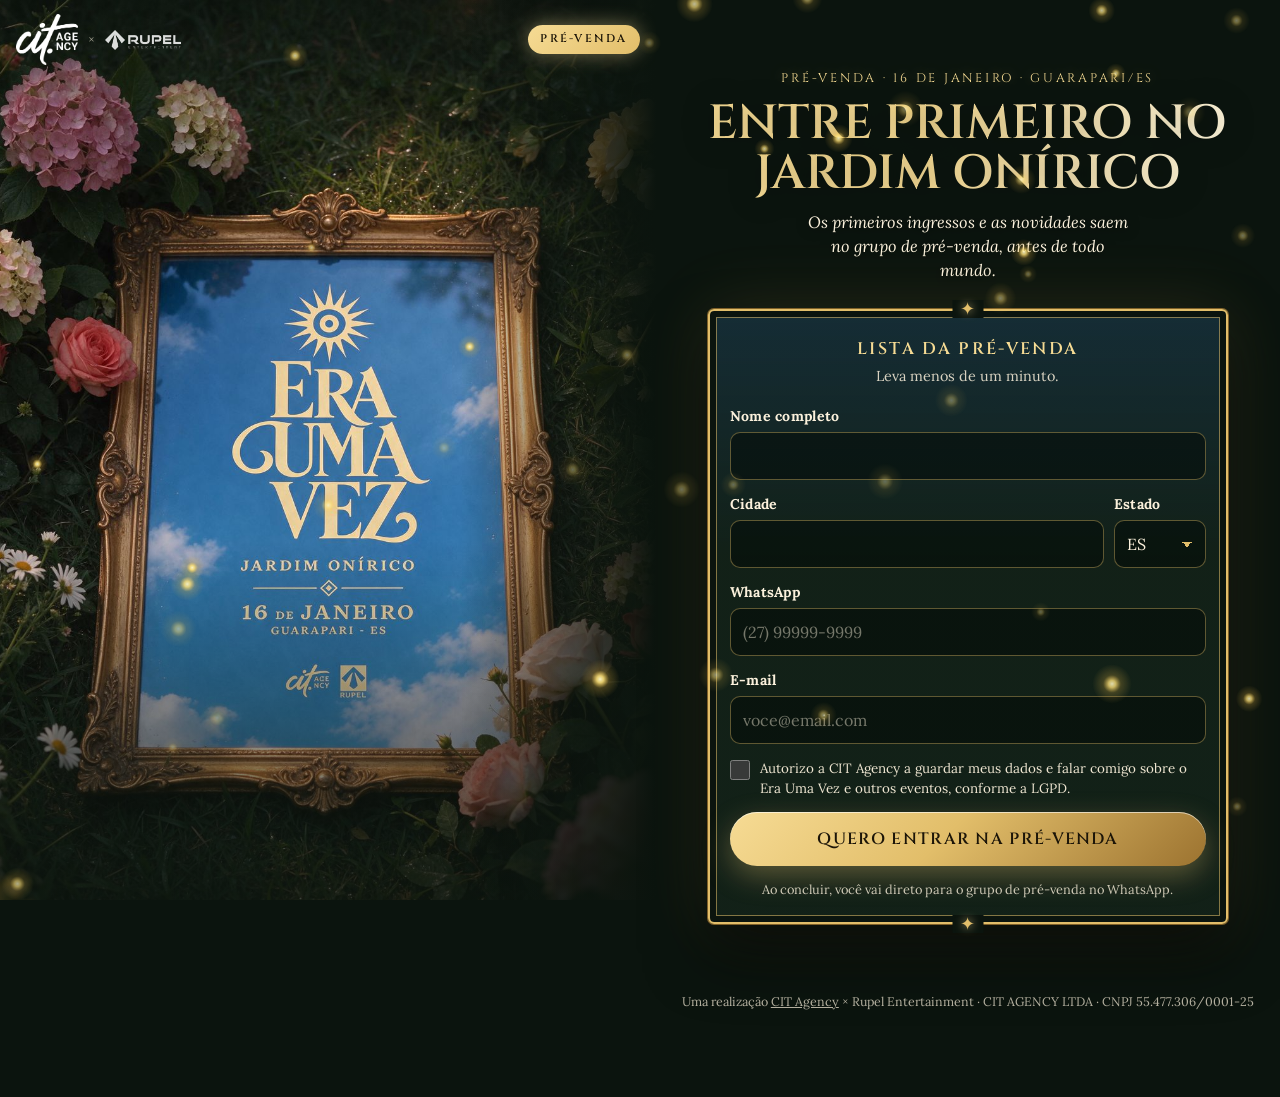
==== commit 8ce09631: "Era Uma Vez: logo da Rupel ao lado da CIT Co-Authored-By: Claude Opus 5.5 <noreply@anthropic.com> Cl" ====
--- a/eraumavezpre-venda/index.html
+++ b/eraumavezpre-venda/index.html
@@ -69,6 +69,9 @@
     padding: max(14px, env(safe-area-inset-top, 0px)) max(16px, env(safe-area-inset-right, 0px)) 0 max(16px, env(safe-area-inset-left, 0px));
   }
   .topo img { width: 62px; height: auto; }
+  .marcas { display: flex; align-items: center; gap: 10px; text-decoration: none; color: var(--creme); }
+  .marcas span { font-size: .8rem; opacity: .6; }
+  .topo .rupel { width: auto; height: 20px; opacity: .85; }
   .selo-pre {
     font-family: var(--fonte-titulo); font-size: .7rem; letter-spacing: .2em; text-transform: uppercase; font-weight: 600;
     color: var(--tinta); background: linear-gradient(135deg, var(--ouro-claro), var(--ouro)); padding: 6px 12px; border-radius: 999px;
@@ -183,7 +186,7 @@
   <header class="capa">
     <div class="capa-foto" aria-hidden="true"></div>
     <div class="topo">
-      <a href="/eventos/era-uma-vez/"><img src="/assets/img/logo-branco.png" alt="CIT Agency" width="720" height="593"></a>
+      <a class="marcas" href="/eventos/era-uma-vez/"><img src="/assets/img/logo-branco.png" alt="CIT Agency" width="720" height="593"><span aria-hidden="true">×</span><img class="rupel" src="/assets/img/rupel-branco.png" alt="Rupel Entertainment" width="600" height="158"></a>
       <span class="selo-pre">Pré-venda</span>
     </div>
     <div class="capa-texto">
@@ -246,7 +249,7 @@
     </main>
 
     <footer class="rodape">
-      <p>Uma realização <a href="/">CIT Agency</a> · CIT AGENCY LTDA · CNPJ 55.477.306/0001-25</p>
+      <p>Uma realização <a href="/">CIT Agency</a> × Rupel Entertainment · CIT AGENCY LTDA · CNPJ 55.477.306/0001-25</p>
     </footer>
   </div>
 </div>
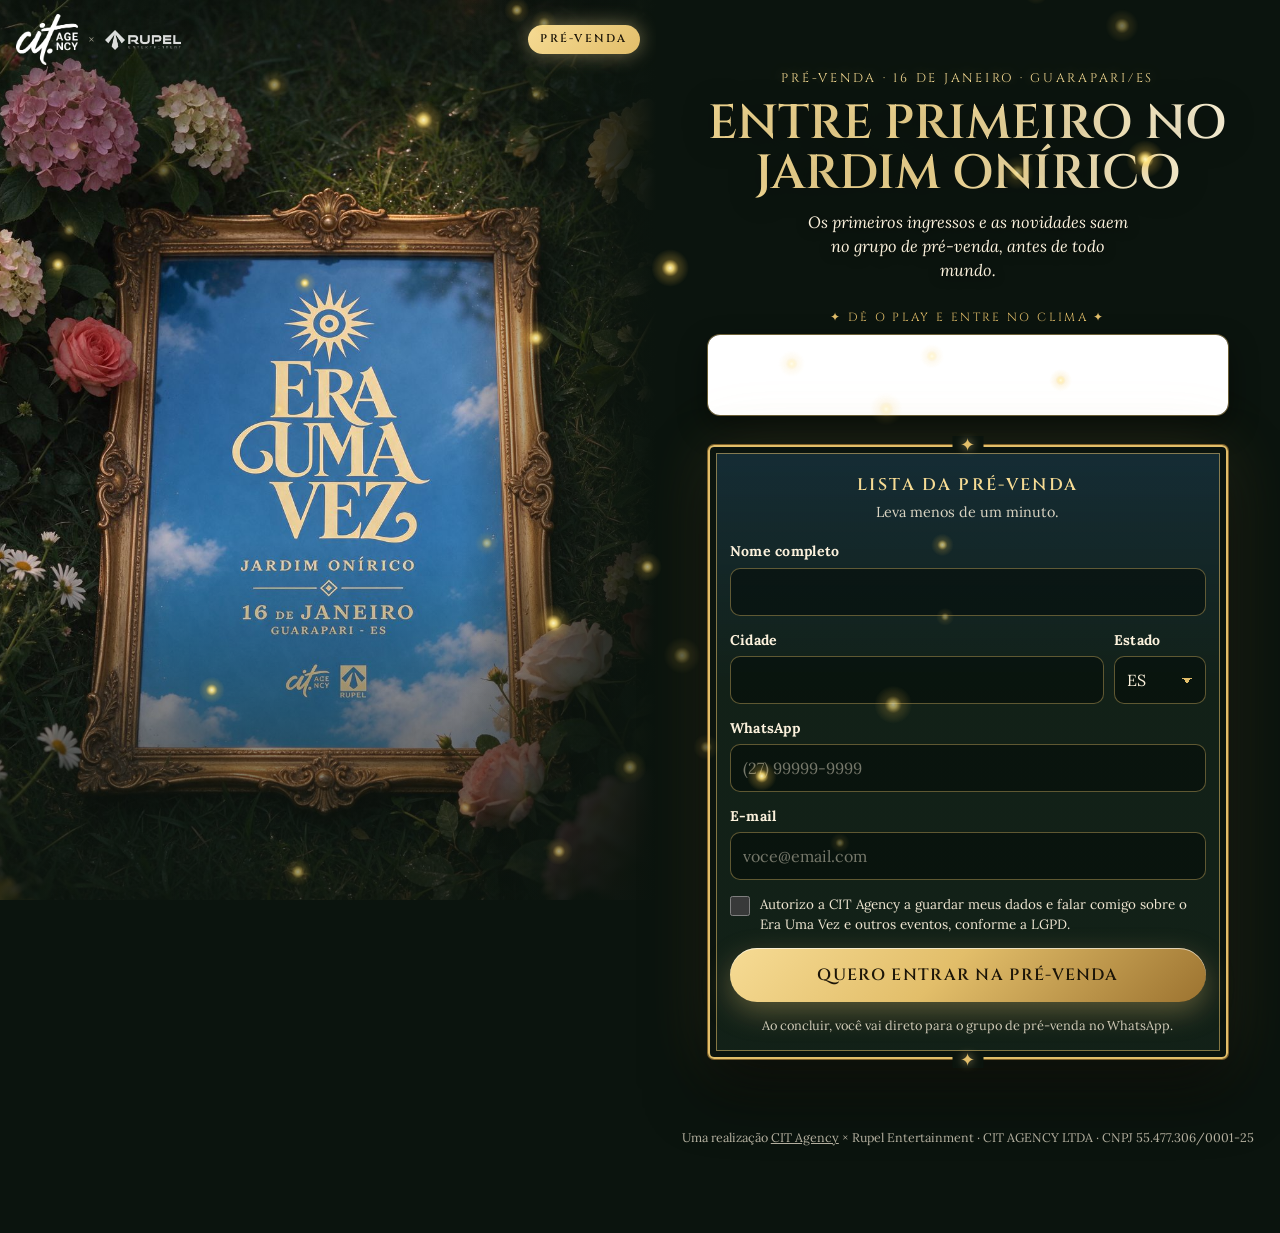
==== commit 5f384332: "Era Uma Vez: player do Spotify na pré-venda e na página do evento Co-Authored-By: Claude Opus 5.5 <n" ====
--- a/eraumavezpre-venda/index.html
+++ b/eraumavezpre-venda/index.html
@@ -92,6 +92,9 @@
   @keyframes ouro-corre { to { background-position: -220% 0; } }
   .chamada p.sub { margin: 0; font-style: italic; max-width: 32ch; text-shadow: 0 1px 12px rgba(0, 0, 0, .8); }
   .chamada { display: grid; gap: 10px; justify-items: center; text-align: center; max-width: 520px; margin: 0 auto 30px; }
+  .trilha { max-width: 520px; margin: 0 auto 30px; display: grid; gap: 8px; }
+  .trilha-titulo { margin: 0; text-align: center; font-family: var(--fonte-titulo); font-size: .74rem; letter-spacing: .2em; text-transform: uppercase; color: var(--ouro); }
+  .trilha iframe { display: block; border: 0; border-radius: 12px; box-shadow: 0 0 0 1px rgba(226, 190, 106, .45), 0 12px 30px rgba(0, 0, 0, .45); background: #121212; }
   .descer {
     margin-top: 6px; display: inline-flex; flex-direction: column; align-items: center; gap: 4px; text-decoration: none; color: var(--creme);
     font-family: var(--fonte-titulo); font-size: .74rem; letter-spacing: .2em; text-transform: uppercase;
@@ -200,6 +203,10 @@
         <p class="data">Pré-venda · 16 de janeiro · Guarapari/ES</p>
         <h1>Entre primeiro no Jardim Onírico</h1>
         <p class="sub">Os primeiros ingressos e as novidades saem no grupo de pré-venda, antes de todo mundo.</p>
+      </div>
+      <div class="trilha">
+        <p class="trilha-titulo">✦ Dê o play e entre no clima ✦</p>
+        <iframe title="Música do Era Uma Vez no Spotify" src="https://open.spotify.com/embed/track/3HGwI9qwq5XqBDeZBV3zti?utm_source=generator&theme=0" width="100%" height="80" frameborder="0" allow="autoplay; clipboard-write; encrypted-media; fullscreen; picture-in-picture" loading="lazy"></iframe>
       </div>
       <section class="moldura" aria-labelledby="titulo-form">
         <h2 class="moldura-titulo" id="titulo-form">Lista da pré-venda</h2>
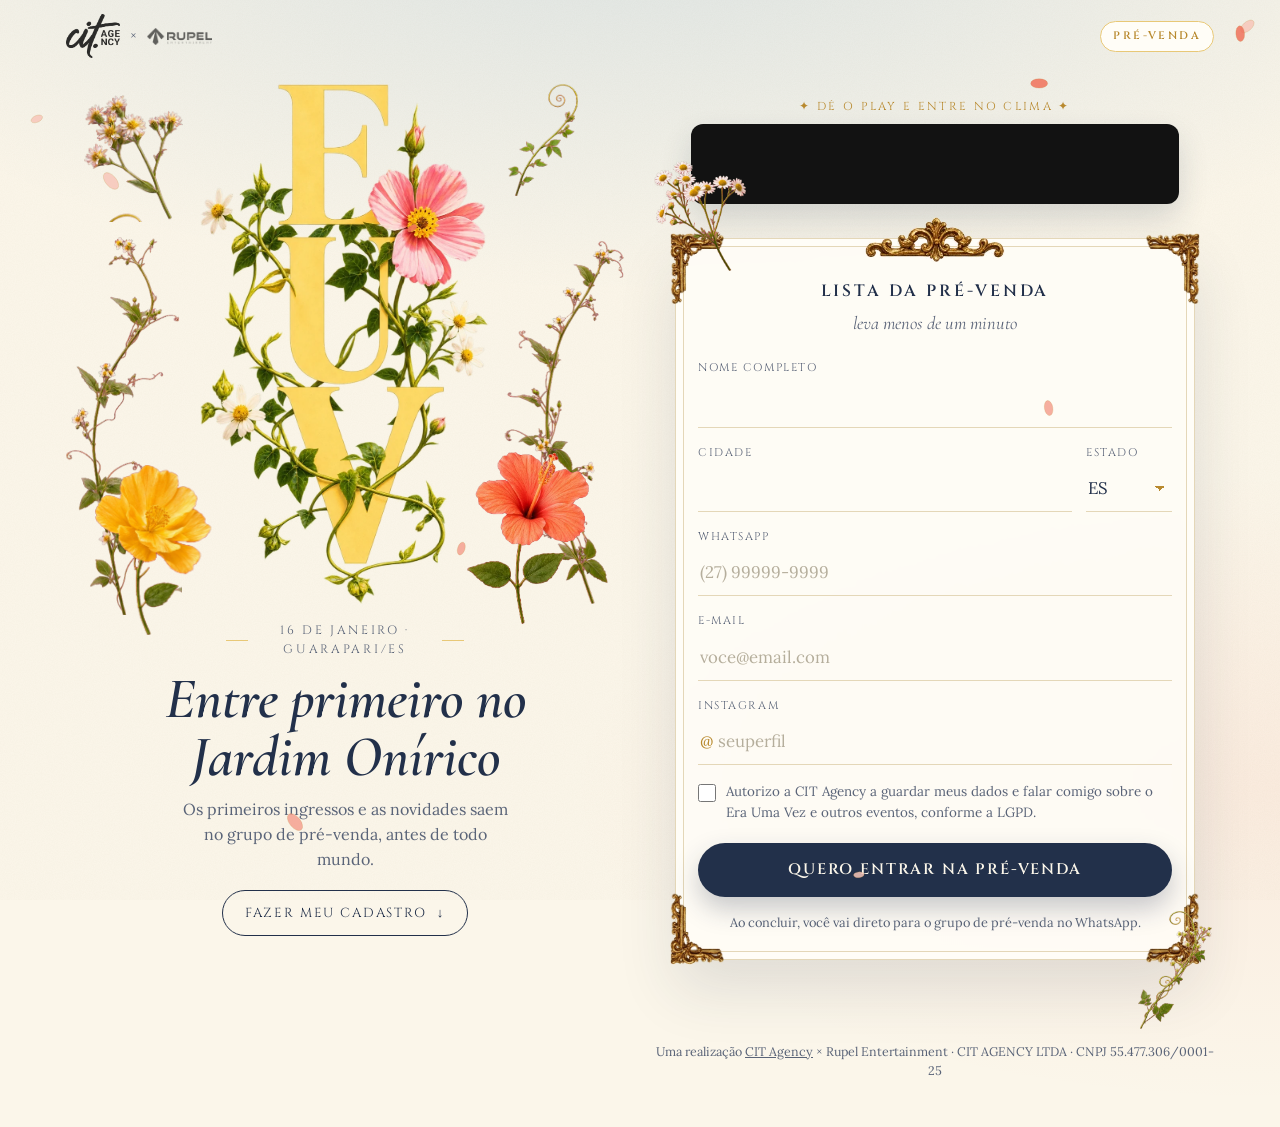
==== commit ab8daf81: "Pré-venda Era Uma Vez: novo visual com monograma, flores e ornamentos; campo de Instagram Co-Authore" ====
--- a/eraumavezpre-venda/index.html
+++ b/eraumavezpre-venda/index.html
@@ -5,218 +5,246 @@
 <meta name="viewport" content="width=device-width, initial-scale=1, viewport-fit=cover">
 <title>Pré-venda Era Uma Vez · CIT Agency</title>
 <meta name="description" content="Cadastre-se na pré-venda do Era Uma Vez · Jardim Onírico, 16 de janeiro em Guarapari/ES, e entre no grupo exclusivo.">
-<meta name="theme-color" content="#0B140E">
+<meta name="theme-color" content="#FBF6EA">
 <meta property="og:title" content="Pré-venda Era Uma Vez">
 <meta property="og:description" content="Cadastre-se e entre no grupo de pré-venda. 16 de janeiro · Guarapari/ES.">
-<meta property="og:image" content="https://citagency.com.br/eventos/era-uma-vez/img/jardim-noite-tela.jpg">
+<meta property="og:image" content="https://citagency.com.br/eventos/era-uma-vez/img/poster-dia.jpg">
 <link rel="icon" href="/eventos/era-uma-vez/img/icone.png">
-<link rel="preload" as="image" href="/eventos/era-uma-vez/img/jardim-noite-tela.jpg">
+<link rel="preload" as="image" href="/eventos/era-uma-vez/img/jardim/monograma-euv.webp">
 <link rel="preconnect" href="https://fonts.googleapis.com">
 <link rel="preconnect" href="https://fonts.gstatic.com" crossorigin>
-<link rel="stylesheet" href="https://fonts.googleapis.com/css2?family=Cinzel:wght@400;600&family=Lora:ital,wght@0,400;0,600;0,700;1,400&display=swap">
+<link rel="stylesheet" href="https://fonts.googleapis.com/css2?family=Cinzel:wght@400;600&family=Cormorant+Garamond:ital,wght@0,500;0,600;1,500&family=Lora:wght@400;600;700&display=swap">
 <style>
-  /* Pré-venda Era Uma Vez sobre a foto do jardim à noite.
-     Celular: a foto ocupa a primeira tela e o formulário vem logo abaixo, no verde do gramado.
-     Computador: a foto fica fixa à esquerda e o formulário à direita. */
+  /* Pré-venda Era Uma Vez: jardim ilustrado sobre papel claro.
+     Monograma EUV com trepadeiras que balançam, flores soltas, pétalas caindo,
+     e o cadastro num cartão com cantos dourados. Uma coluna no celular; duas no computador. */
   :root {
-    --noite: #0B140E;
-    --musgo: #132219;
-    --ouro: #E2BE6A;
-    --ouro-claro: #F6DB94;
-    --ouro-escuro: #9C7330;
-    --ceu: #3B86C4;
-    --rosa: #F4A6B8;
-    --creme: #FBF1DC;
-    --tinta: #1C1508;
-    --erro: #FFD5C7;
+    --papel: #FBF6EA;
+    --papel-claro: #FFFDF7;
+    --tinta: #22304A;
+    --tinta-suave: #5A6478;
+    --ceu: #1B6FB8;
+    --ouro: #B8892E;
+    --ouro-claro: #E8C877;
+    --coral: #F0715A;
+    --linha: #E4D7B8;
+    --erro: #B3261E;
     --fonte-titulo: "Cinzel", Georgia, serif;
+    --fonte-display: "Cormorant Garamond", Georgia, serif;
     --fonte-texto: "Lora", Georgia, serif;
-    color-scheme: dark;
+    --J: "/eventos/era-uma-vez/img/jardim/";
   }
   * { box-sizing: border-box; }
   [hidden] { display: none !important; }
   html { -webkit-text-size-adjust: 100%; overflow-x: clip; scroll-behavior: smooth; }
-  body { margin: 0; background: var(--noite); color: var(--creme); font-family: var(--fonte-texto); font-size: 1.02rem; line-height: 1.5; overflow-x: clip; }
+  body {
+    margin: 0; color: var(--tinta); font-family: var(--fonte-texto); font-size: 1rem; line-height: 1.55; overflow-x: clip;
+    background:
+      radial-gradient(120% 60% at 50% -10%, rgba(27, 111, 184, .14), transparent 60%),
+      radial-gradient(80% 40% at 100% 70%, rgba(240, 113, 90, .08), transparent 70%),
+      var(--papel);
+  }
+  body::after {
+    content: ""; position: fixed; inset: 0; pointer-events: none; z-index: 0; opacity: .35; mix-blend-mode: multiply;
+    background-image: url("data:image/svg+xml,%3Csvg xmlns='http://www.w3.org/2000/svg' width='180' height='180'%3E%3Cfilter id='g'%3E%3CfeTurbulence type='fractalNoise' baseFrequency='.9' numOctaves='2' stitchTiles='stitch'/%3E%3CfeColorMatrix values='0 0 0 0 .55 0 0 0 0 .48 0 0 0 0 .35 0 0 0 .18 0'/%3E%3C/filter%3E%3Crect width='100%25' height='100%25' filter='url(%23g)'/%3E%3C/svg%3E");
+  }
   img { max-width: 100%; display: block; }
-  :focus-visible { outline: 3px solid var(--ouro-claro); outline-offset: 3px; border-radius: 6px; }
+  :focus-visible { outline: 2px solid var(--ceu); outline-offset: 3px; border-radius: 6px; }
   @media (prefers-reduced-motion: reduce) { html { scroll-behavior: auto; } }
 
-  .vagalumes { position: fixed; inset: 0; z-index: 5; pointer-events: none; }
-
-  /* Primeira tela: a foto */
-  .capa {
-    position: relative;
-    min-height: 100svh;
-    display: grid;
-    align-content: space-between;
-    overflow: hidden;
-    isolation: isolate;
-  }
-  .capa-foto {
-    position: absolute; inset: 0; z-index: -2;
-    background: url("/eventos/era-uma-vez/img/jardim-noite-tela.jpg") center 38% / cover no-repeat;
-    transform: scale(calc(1.04 + var(--rolar, 0) * 0.08)) translateY(calc(var(--rolar, 0) * 40px));
-    animation: respira 14s ease-in-out infinite alternate;
-  }
-  @keyframes respira { to { background-position: center 44%; } }
-  .capa::after {
-    content: ""; position: absolute; inset: 0; z-index: -1;
-    background:
-      linear-gradient(to bottom, rgba(11, 20, 14, .55) 0, rgba(11, 20, 14, 0) 22%, rgba(11, 20, 14, 0) 70%, rgba(11, 20, 14, .7) 88%, var(--noite) 100%);
-  }
+  .petalas { position: fixed; inset: 0; z-index: 4; pointer-events: none; }
+  .pagina { position: relative; z-index: 1; }
+
+  /* Topo */
   .topo {
-    display: flex; justify-content: space-between; align-items: center;
+    display: flex; justify-content: space-between; align-items: center; position: relative; z-index: 5;
     padding: max(14px, env(safe-area-inset-top, 0px)) max(16px, env(safe-area-inset-right, 0px)) 0 max(16px, env(safe-area-inset-left, 0px));
   }
-  .topo img { width: 62px; height: auto; }
-  .marcas { display: flex; align-items: center; gap: 10px; text-decoration: none; color: var(--creme); }
-  .marcas span { font-size: .8rem; opacity: .6; }
-  .topo .rupel { width: auto; height: 20px; opacity: .85; }
+  .marcas { display: flex; align-items: center; gap: 10px; text-decoration: none; color: var(--tinta-suave); }
+  .marcas img { filter: brightness(0); opacity: .82; height: auto; }
+  .marcas .cit { width: 54px; }
+  .marcas .rupel { width: auto; height: 17px; opacity: .6; }
+  .marcas span { font-size: .8rem; }
   .selo-pre {
-    font-family: var(--fonte-titulo); font-size: .7rem; letter-spacing: .2em; text-transform: uppercase; font-weight: 600;
-    color: var(--tinta); background: linear-gradient(135deg, var(--ouro-claro), var(--ouro)); padding: 6px 12px; border-radius: 999px;
-    box-shadow: 0 0 20px rgba(246, 219, 148, .45);
-  }
-  .capa-texto {
-    display: grid; gap: 10px; justify-items: center; text-align: center;
-    padding: 0 max(18px, env(safe-area-inset-right, 0px)) 26px max(18px, env(safe-area-inset-left, 0px));
-  }
-  .chamada .data { margin: 0; text-shadow: 0 0 14px rgba(246, 219, 148, .4); font-family: var(--fonte-titulo); letter-spacing: .22em; text-transform: uppercase; font-size: .78rem; color: var(--ouro-claro); }
-  .chamada h1 {
-    margin: 0; font-family: var(--fonte-titulo); font-weight: 600; text-transform: uppercase; line-height: 1.05;
-    font-size: clamp(1.7rem, 8.4vw, 3rem); text-wrap: balance;
-    background: linear-gradient(100deg, var(--ouro-claro) 20%, #FFF6DA 45%, var(--ouro) 60%, var(--ouro-claro) 80%);
-    background-size: 220% 100%; -webkit-background-clip: text; background-clip: text; color: transparent;
-    animation: ouro-corre 6s linear infinite; text-shadow: 0 2px 30px rgba(0, 0, 0, .4);
-  }
-  @keyframes ouro-corre { to { background-position: -220% 0; } }
-  .chamada p.sub { margin: 0; font-style: italic; max-width: 32ch; text-shadow: 0 1px 12px rgba(0, 0, 0, .8); }
-  .chamada { display: grid; gap: 10px; justify-items: center; text-align: center; max-width: 520px; margin: 0 auto 30px; }
-  .trilha { max-width: 520px; margin: 0 auto 30px; display: grid; gap: 8px; }
-  .trilha-titulo { margin: 0; text-align: center; font-family: var(--fonte-titulo); font-size: .74rem; letter-spacing: .2em; text-transform: uppercase; color: var(--ouro); }
-  .trilha iframe { display: block; border: 0; border-radius: 12px; box-shadow: 0 0 0 1px rgba(226, 190, 106, .45), 0 12px 30px rgba(0, 0, 0, .45); background: #121212; }
-  .descer {
-    margin-top: 6px; display: inline-flex; flex-direction: column; align-items: center; gap: 4px; text-decoration: none; color: var(--creme);
-    font-family: var(--fonte-titulo); font-size: .74rem; letter-spacing: .2em; text-transform: uppercase;
-  }
-  .descer span { font-size: 1.3rem; color: var(--ouro); animation: pulo 1.8s ease-in-out infinite; }
-  @keyframes pulo { 50% { transform: translateY(6px); } }
-
-  /* Formulário */
-  .cadastro {
-    position: relative;
-    padding: 10px max(16px, env(safe-area-inset-right, 0px)) 40px max(16px, env(safe-area-inset-left, 0px));
-    background:
-      radial-gradient(80% 50% at 50% 0%, rgba(59, 134, 196, .16), transparent 70%),
-      var(--noite);
-  }
-  .moldura {
-    position: relative; max-width: 520px; margin: 0 auto; padding: 26px 20px 22px;
-    border-radius: 6px;
-    background: linear-gradient(180deg, rgba(59, 134, 196, .22), rgba(19, 34, 25, .9) 40%);
-    border: 2px solid var(--ouro);
-    box-shadow: inset 0 0 0 6px var(--noite), inset 0 0 0 7px rgba(226, 190, 106, .55), 0 0 0 1px rgba(156, 115, 48, .8), 0 30px 60px rgba(0, 0, 0, .55), 0 0 70px rgba(226, 190, 106, .14);
-  }
-  .moldura::before, .moldura::after {
-    content: "✦"; position: absolute; color: var(--ouro); font-size: 1.1rem; line-height: 1;
-    text-shadow: 0 0 10px rgba(246, 219, 148, .8);
-  }
-  .moldura::before { top: -11px; left: 50%; transform: translateX(-50%); background: var(--noite); padding: 0 8px; }
-  .moldura::after { bottom: -11px; left: 50%; transform: translateX(-50%); background: var(--noite); padding: 0 8px; }
-  .moldura-titulo { margin: 0 0 4px; text-align: center; font-family: var(--fonte-titulo); font-weight: 600; letter-spacing: .14em; text-transform: uppercase; color: var(--ouro-claro); font-size: 1.05rem; }
-  .moldura-sub { margin: 0 0 18px; text-align: center; font-size: .9rem; opacity: .85; }
-  form { display: grid; gap: 14px; }
-  .campo { display: grid; gap: 5px; min-width: 0; }
-  .campo label { font-weight: 700; font-size: .88rem; letter-spacing: .02em; }
-  .linha { display: grid; grid-template-columns: minmax(0, 1fr) 92px; gap: 10px; }
+    font-family: var(--fonte-titulo); font-size: .68rem; letter-spacing: .22em; text-transform: uppercase; font-weight: 600;
+    color: var(--ouro); border: 1px solid var(--ouro-claro); background: var(--papel-claro); padding: 6px 12px; border-radius: 999px;
+  }
+
+  /* Abertura: monograma entre trepadeiras */
+  .abertura { position: relative; overflow: clip; padding: 8px max(16px, env(safe-area-inset-right, 0px)) 30px max(16px, env(safe-area-inset-left, 0px)); text-align: center; overflow: visible; }
+  .cena { position: relative; width: min(66%, 270px); margin: 6px auto 0; aspect-ratio: 726 / 1300; }
+  .monograma {
+    position: absolute; inset: 0; width: 100%; height: auto;
+    animation: surge 1.4s cubic-bezier(.2,.7,.2,1) both;
+  }
+  @keyframes surge { from { opacity: .001; transform: translateY(16px) scale(.97); filter: blur(6px); } }
+  .planta { position: absolute; height: auto; pointer-events: none; transform-origin: 50% 100%; will-change: transform; }
+  .balanca { animation: balanca var(--v, 7s) ease-in-out infinite alternate; animation-delay: var(--d, 0s); }
+  @keyframes balanca { from { rotate: calc(var(--g, 3deg) * -1); } to { rotate: var(--g, 3deg); } }
+  .p-trepa-e { left: -46%; bottom: -2%; width: 40%; --g: 2.5deg; --v: 8s; translate: 0 calc(var(--rolar, 0) * -30px); }
+  .p-trepa-d { right: -46%; bottom: 0; width: 41%; --g: 3deg; --v: 9s; --d: -2s; transform: scaleX(-1); translate: 0 calc(var(--rolar, 0) * -45px); }
+  .p-hibisco { right: -34%; bottom: -4%; width: 42%; --g: 4deg; --v: 6s; translate: 0 calc(var(--rolar, 0) * -70px); }
+  .p-amarela { left: -36%; bottom: -6%; width: 40%; --g: 3.5deg; --v: 7s; --d: -3s; translate: 0 calc(var(--rolar, 0) * -60px); }
+  .p-margarida { left: -40%; top: 2%; width: 34%; --g: 5deg; --v: 6.5s; transform-origin: 70% 100%; translate: 0 calc(var(--rolar, 0) * 40px); }
+  .p-espiral { right: -30%; top: 0; width: 24%; --g: 4deg; --v: 7.5s; --d: -1s; translate: 0 calc(var(--rolar, 0) * 30px); }
+
+  .titulos { position: relative; z-index: 2; display: grid; gap: 10px; justify-items: center; margin-top: 18px; }
+  .linha-data {
+    display: flex; align-items: center; gap: 12px; margin: 0;
+    font-family: var(--fonte-titulo); font-size: .76rem; letter-spacing: .22em; text-transform: uppercase; color: var(--ouro);
+  }
+  .linha-data::before, .linha-data::after { content: ""; width: 34px; height: 1px; background: var(--ouro-claro); }
+  .titulos h1 {
+    margin: 0; font-family: var(--fonte-display); font-weight: 600; font-style: italic; line-height: 1.02;
+    font-size: clamp(2.2rem, 10vw, 3.6rem); color: var(--tinta); text-wrap: balance;
+  }
+  .titulos h1 em { font-style: normal; font-family: var(--fonte-titulo); font-weight: 400; font-size: .62em; letter-spacing: .12em; display: block; color: var(--ceu); }
+  .titulos p { margin: 0; max-width: 34ch; color: var(--tinta-suave); }
+  .chamar {
+    margin-top: 8px; display: inline-flex; align-items: center; gap: 10px; text-decoration: none;
+    font-family: var(--fonte-titulo); font-size: .82rem; letter-spacing: .14em; text-transform: uppercase; color: var(--tinta);
+    padding: 12px 22px; border-radius: 999px; border: 1px solid var(--tinta); transition: background-color .2s, color .2s;
+  }
+  .chamar:hover { background: var(--tinta); color: var(--papel); }
+  .chamar span { display: inline-block; animation: desce 1.8s ease-in-out infinite; }
+  @keyframes desce { 50% { transform: translateY(4px); } }
+
+  /* Música */
+  .trilha { position: relative; z-index: 2; max-width: 520px; margin: 8px auto 34px; padding-inline: max(16px, env(safe-area-inset-left, 0px)); display: grid; gap: 8px; }
+  .trilha p { margin: 0; text-align: center; font-family: var(--fonte-titulo); font-size: .72rem; letter-spacing: .2em; text-transform: uppercase; color: var(--ouro); }
+  .trilha iframe { display: block; border: 0; border-radius: 12px; background: #121212; box-shadow: 0 14px 30px rgba(34, 48, 74, .16); }
+
+  /* Cadastro: cartão com cantos dourados e flores */
+  .cadastro { position: relative; z-index: 2; padding: 0 max(16px, env(safe-area-inset-right, 0px)) 30px max(16px, env(safe-area-inset-left, 0px)); }
+  .cartao {
+    position: relative; max-width: 520px; margin: 34px auto 0; padding: 40px 22px 26px;
+    background: rgba(255, 253, 247, .86); -webkit-backdrop-filter: blur(6px); backdrop-filter: blur(6px);
+    border: 1px solid var(--linha); border-radius: 4px;
+    box-shadow: 0 30px 60px rgba(34, 48, 74, .12), inset 0 0 0 7px var(--papel-claro), inset 0 0 0 8px var(--linha);
+  }
+  .canto { position: absolute; width: 54px; height: auto; pointer-events: none; }
+  .canto.c1 { top: -6px; left: -6px; }
+  .canto.c2 { top: -6px; right: -6px; transform: scaleX(-1); }
+  .canto.c3 { bottom: -6px; left: -6px; transform: scaleY(-1); }
+  .canto.c4 { bottom: -6px; right: -6px; transform: scale(-1, -1); }
+  .ornamento { position: absolute; top: -22px; left: 50%; translate: -50% 0; width: 140px; height: auto; }
+  .flor-cartao { position: absolute; pointer-events: none; z-index: 3; }
+  .flor-cartao.f1 { top: -78px; left: -22px; width: 92px; --g: 4deg; --v: 7s; transform-origin: 80% 100%; }
+  .flor-cartao.f2 { bottom: -70px; right: -18px; width: 74px; --g: 3deg; --v: 6s; --d: -2s; }
+  .flor-cartao { height: auto; }
+  .cartao h2 { margin: 0; text-align: center; font-family: var(--fonte-titulo); font-weight: 600; font-size: 1.02rem; letter-spacing: .18em; text-transform: uppercase; color: var(--tinta); }
+  .cartao .sub { margin: 4px 0 22px; text-align: center; font-family: var(--fonte-display); font-style: italic; font-size: 1.15rem; color: var(--tinta-suave); }
+
+  form { display: grid; gap: 16px; }
+  .campo { display: grid; gap: 4px; min-width: 0; }
+  .campo label { font-family: var(--fonte-titulo); font-size: .7rem; letter-spacing: .14em; text-transform: uppercase; color: var(--tinta-suave); }
+  .linha2 { display: grid; grid-template-columns: minmax(0, 1fr) 86px; gap: 14px; }
   input, select {
-    width: 100%; min-height: 48px; padding: 10px 12px; border-radius: 10px;
-    border: 1px solid rgba(226, 190, 106, .4); background: rgba(5, 12, 8, .55); color: var(--creme);
-    font: inherit; font-size: 1rem; transition: border-color .2s, box-shadow .2s;
-  }
-  select { appearance: none; background-image: linear-gradient(45deg, transparent 50%, var(--ouro) 50%), linear-gradient(135deg, var(--ouro) 50%, transparent 50%); background-position: calc(100% - 18px) 21px, calc(100% - 13px) 21px; background-size: 5px 5px; background-repeat: no-repeat; }
-  select option { color: #1C1508; }
-  input::placeholder { color: rgba(251, 241, 220, .45); }
-  input:focus, select:focus { outline: none; border-color: var(--ouro); box-shadow: 0 0 0 3px rgba(226, 190, 106, .2), 0 0 18px rgba(246, 219, 148, .2); }
-  input[aria-invalid="true"], select[aria-invalid="true"] { border-color: var(--erro); background: rgba(80, 20, 10, .35); }
-  .aceite { display: flex; gap: 10px; align-items: flex-start; font-size: .84rem; cursor: pointer; opacity: .95; }
-  .aceite input { width: 20px; min-height: 0; height: 20px; margin: 2px 0 0; accent-color: var(--ouro); flex: none; }
+    width: 100%; min-height: 46px; padding: 10px 2px; border: 0; border-bottom: 1.5px solid var(--linha); border-radius: 0;
+    background: transparent; color: var(--tinta); font: inherit; font-size: 1.05rem; transition: border-color .2s;
+  }
+  select { appearance: none; background-image: linear-gradient(45deg, transparent 50%, var(--ouro) 50%), linear-gradient(135deg, var(--ouro) 50%, transparent 50%); background-position: calc(100% - 12px) 21px, calc(100% - 7px) 21px; background-size: 5px 5px; background-repeat: no-repeat; }
+  input::placeholder { color: #B5AE9C; }
+  input:focus, select:focus { outline: none; border-color: var(--ceu); }
+  .com-arroba { position: relative; }
+  .com-arroba span { position: absolute; left: 2px; bottom: 11px; color: var(--ouro); font-size: 1.05rem; }
+  .com-arroba input { padding-left: 20px; }
+  input[aria-invalid="true"], select[aria-invalid="true"] { border-color: var(--erro); }
+  .aceite { display: flex; gap: 10px; align-items: flex-start; font-size: .84rem; color: var(--tinta-suave); cursor: pointer; }
+  .aceite input { width: 18px; min-height: 0; height: 18px; margin: 3px 0 0; accent-color: var(--ceu); flex: none; }
   .isca { position: absolute; left: -9999px; width: 1px; height: 1px; opacity: 0; }
-  .erro { margin: 0; padding: 10px 12px; border-radius: 10px; background: rgba(80, 20, 10, .5); color: var(--erro); font-weight: 700; font-size: .9rem; }
+  .erro { margin: 0; padding: 10px 12px; border-radius: 8px; background: #FBE9E7; color: var(--erro); font-weight: 600; font-size: .9rem; }
   .botao {
-    position: relative; overflow: hidden; width: 100%; min-height: 54px; border: 0; border-radius: 999px; cursor: pointer;
-    background: linear-gradient(135deg, var(--ouro-claro), var(--ouro) 45%, var(--ouro-escuro));
-    color: var(--tinta); font-family: var(--fonte-titulo); font-weight: 600; font-size: 1.02rem; letter-spacing: .08em; text-transform: uppercase;
-    box-shadow: 0 10px 28px rgba(226, 190, 106, .35), inset 0 1px 0 rgba(255, 255, 255, .6);
-    text-decoration: none; display: inline-flex; align-items: center; justify-content: center; text-align: center; padding: 10px 20px;
-    transition: transform .15s;
-  }
+    position: relative; overflow: hidden; width: 100%; min-height: 54px; border: 0; border-radius: 999px; cursor: pointer; margin-top: 4px;
+    background: var(--tinta); color: var(--papel); font-family: var(--fonte-titulo); font-weight: 600; font-size: .95rem; letter-spacing: .12em; text-transform: uppercase;
+    box-shadow: 0 12px 26px rgba(34, 48, 74, .25); text-decoration: none; display: inline-flex; align-items: center; justify-content: center; text-align: center; padding: 10px 20px;
+    transition: transform .15s, background-color .2s;
+  }
+  .botao:hover { background: var(--ceu); }
   .botao:active { transform: scale(.98); }
-  .botao::after { content: ""; position: absolute; inset: 0; background: linear-gradient(105deg, transparent 35%, rgba(255, 255, 255, .7) 50%, transparent 65%); transform: translateX(-130%); animation: brilho 3.2s ease-in-out infinite; }
+  .botao::after { content: ""; position: absolute; inset: 0; background: linear-gradient(105deg, transparent 35%, rgba(232, 200, 119, .55) 50%, transparent 65%); transform: translateX(-130%); animation: brilho 3.6s ease-in-out infinite; }
   @keyframes brilho { 60%, 100% { transform: translateX(130%); } }
-  .botao:disabled { opacity: .75; cursor: wait; }
-  .nota { margin: 0; font-size: .8rem; text-align: center; opacity: .8; }
-
-  .ok { display: grid; gap: 14px; text-align: center; justify-items: center; padding-block: 10px; }
-  .ok .estrelas { color: var(--ouro); letter-spacing: .5em; font-size: 1.1rem; }
-  .ok h2 { margin: 0; font-family: var(--fonte-titulo); font-weight: 600; color: var(--ouro-claro); font-size: 1.5rem; }
-  .ok p { margin: 0; }
-
-  .rodape { text-align: center; font-size: .78rem; opacity: .7; padding: 26px 16px 34px; }
+  .botao:disabled { opacity: .7; cursor: wait; }
+  .nota { margin: 0; font-size: .8rem; text-align: center; color: var(--tinta-suave); }
+  .ok { display: grid; gap: 12px; text-align: center; justify-items: center; padding-block: 10px; }
+  .ok img { width: 110px; height: auto; }
+  .ok h3 { margin: 0; font-family: var(--fonte-display); font-style: italic; font-weight: 600; font-size: 1.8rem; line-height: 1.1; }
+  .ok p { margin: 0; color: var(--tinta-suave); }
+
+  .rodape { position: relative; z-index: 2; text-align: center; font-size: .78rem; color: var(--tinta-suave); padding: 40px 16px 34px; }
   .rodape a { color: inherit; }
 
-  @media (max-width: 420px) { .botao { font-size: .9rem; letter-spacing: .04em; padding-inline: 14px; } }
-  @media (min-width: 900px) {
-    .pagina { display: grid; grid-template-columns: minmax(0, 1.05fr) minmax(0, 1fr); min-height: 100vh; }
-    .capa { position: sticky; top: 0; height: 100vh; min-height: 0; }
-    .capa::after { background: linear-gradient(to right, rgba(11, 20, 14, 0) 70%, var(--noite) 100%), linear-gradient(to bottom, rgba(11, 20, 14, .5) 0, transparent 20%, transparent 60%, rgba(11, 20, 14, .8) 100%); }
-    .capa-texto { display: none; }
-    .chamada { margin-bottom: 26px; }
-    .lado { display: grid; align-content: center; padding-block: 40px; }
-    .cadastro { padding-block: 30px; background: none; }
+  @media (max-width: 400px) { .botao { font-size: .82rem; letter-spacing: .06em; } }
+  @media (min-width: 960px) {
+    .pagina { display: grid; grid-template-columns: minmax(0, 1fr) minmax(0, 1fr); align-items: start; max-width: 1180px; margin: 0 auto; }
+    .topo { grid-column: 1 / -1; }
+    .abertura { position: sticky; top: 0; padding-top: 20px; }
+    .lado { padding-top: 40px; }
+    .cena { width: min(52%, 300px); }
+    .trilha { margin-top: 0; }
   }
   @media (prefers-reduced-motion: reduce) {
-    .capa-foto, .capa-texto h1, .descer span, .botao::after { animation: none; }
-    .vagalumes { display: none; }
+    .monograma, .balanca, .chamar span, .botao::after { animation: none; }
+    .petalas { display: none; }
   }
 </style>
 </head>
 <body>
 
-<canvas class="vagalumes" aria-hidden="true"></canvas>
+<canvas class="petalas" aria-hidden="true"></canvas>
 
 <div class="pagina">
-  <header class="capa">
-    <div class="capa-foto" aria-hidden="true"></div>
-    <div class="topo">
-      <a class="marcas" href="/eventos/era-uma-vez/"><img src="/assets/img/logo-branco.png" alt="CIT Agency" width="720" height="593"><span aria-hidden="true">×</span><img class="rupel" src="/assets/img/rupel-branco.png" alt="Rupel Entertainment" width="600" height="158"></a>
-      <span class="selo-pre">Pré-venda</span>
+  <header class="topo">
+    <a class="marcas" href="/eventos/era-uma-vez/">
+      <img class="cit" src="/assets/img/logo-branco.png" alt="CIT Agency" width="720" height="593">
+      <span aria-hidden="true">×</span>
+      <img class="rupel" src="/assets/img/rupel-branco.png" alt="Rupel Entertainment" width="600" height="158">
+    </a>
+    <span class="selo-pre">Pré-venda</span>
+  </header>
+
+  <section class="abertura" aria-labelledby="titulo">
+    <div class="cena" aria-hidden="true">
+      <img class="planta balanca p-trepa-e" src="/eventos/era-uma-vez/img/jardim/trepadeira-a.webp" alt="" width="328" height="1067">
+      <img class="planta balanca p-trepa-d" src="/eventos/era-uma-vez/img/jardim/trepadeira-c.webp" alt="" width="360" height="1100">
+      <img class="planta balanca p-margarida" src="/eventos/era-uma-vez/img/jardim/margaridas-a.webp" alt="" width="422" height="544">
+      <img class="planta balanca p-espiral" src="/eventos/era-uma-vez/img/jardim/espiral-a.webp" alt="" width="353" height="569">
+      <img class="monograma" src="/eventos/era-uma-vez/img/jardim/monograma-euv.webp" alt="" width="726" height="1300">
+      <img class="planta balanca p-amarela" src="/eventos/era-uma-vez/img/jardim/flor-amarela.webp" alt="" width="510" height="748">
+      <img class="planta balanca p-hibisco" src="/eventos/era-uma-vez/img/jardim/hibisco.webp" alt="" width="398" height="563">
     </div>
-    <div class="capa-texto">
-      <a class="descer" href="#cadastro">Fazer meu cadastro <span aria-hidden="true">↓</span></a>
+    <div class="titulos">
+      <p class="linha-data">16 de janeiro · Guarapari/ES</p>
+      <h1 id="titulo">Entre primeiro no Jardim Onírico</h1>
+      <p>Os primeiros ingressos e as novidades saem no grupo de pré-venda, antes de todo mundo.</p>
+      <a class="chamar" href="#cadastro">Fazer meu cadastro <span aria-hidden="true">↓</span></a>
     </div>
-  </header>
+  </section>
 
   <div class="lado">
+    <div class="trilha">
+      <p>✦ Dê o play e entre no clima ✦</p>
+      <iframe title="Música do Era Uma Vez no Spotify" src="https://open.spotify.com/embed/track/3HGwI9qwq5XqBDeZBV3zti?utm_source=generator&theme=0" width="100%" height="80" frameborder="0" allow="autoplay; clipboard-write; encrypted-media; fullscreen; picture-in-picture" loading="lazy"></iframe>
+    </div>
+
     <main class="cadastro" id="cadastro">
-      <div class="chamada">
-        <p class="data">Pré-venda · 16 de janeiro · Guarapari/ES</p>
-        <h1>Entre primeiro no Jardim Onírico</h1>
-        <p class="sub">Os primeiros ingressos e as novidades saem no grupo de pré-venda, antes de todo mundo.</p>
-      </div>
-      <div class="trilha">
-        <p class="trilha-titulo">✦ Dê o play e entre no clima ✦</p>
-        <iframe title="Música do Era Uma Vez no Spotify" src="https://open.spotify.com/embed/track/3HGwI9qwq5XqBDeZBV3zti?utm_source=generator&theme=0" width="100%" height="80" frameborder="0" allow="autoplay; clipboard-write; encrypted-media; fullscreen; picture-in-picture" loading="lazy"></iframe>
-      </div>
-      <section class="moldura" aria-labelledby="titulo-form">
-        <h2 class="moldura-titulo" id="titulo-form">Lista da pré-venda</h2>
-        <p class="moldura-sub">Leva menos de um minuto.</p>
+      <section class="cartao" aria-labelledby="titulo-form">
+        <img class="ornamento" src="/eventos/era-uma-vez/img/jardim/ornamento-ouro.webp" alt="" width="231" height="73">
+        <img class="canto c1" src="/eventos/era-uma-vez/img/jardim/canto-ouro.webp" alt="" width="129" height="169">
+        <img class="canto c2" src="/eventos/era-uma-vez/img/jardim/canto-ouro.webp" alt="" width="129" height="169">
+        <img class="canto c3" src="/eventos/era-uma-vez/img/jardim/canto-ouro.webp" alt="" width="129" height="169">
+        <img class="canto c4" src="/eventos/era-uma-vez/img/jardim/canto-ouro.webp" alt="" width="129" height="169">
+        <img class="flor-cartao balanca f1" src="/eventos/era-uma-vez/img/jardim/margaridas-e.webp" alt="" width="565" height="674">
+        <img class="flor-cartao balanca f2" src="/eventos/era-uma-vez/img/jardim/galho-c.webp" alt="" width="469" height="745">
+
+        <h2 id="titulo-form">Lista da pré-venda</h2>
+        <p class="sub">leva menos de um minuto</p>
         <form id="form" novalidate>
           <div class="campo">
             <label for="nome">Nome completo</label>
             <input id="nome" name="nome" type="text" autocomplete="name" required>
           </div>
-          <div class="linha">
+          <div class="linha2">
             <div class="campo">
               <label for="cidade">Cidade</label>
               <input id="cidade" name="cidade" type="text" autocomplete="address-level2" required>
@@ -236,6 +264,13 @@
             <label for="email">E-mail</label>
             <input id="email" name="email" type="email" autocomplete="email" placeholder="voce@email.com" required>
           </div>
+          <div class="campo">
+            <label for="instagram">Instagram</label>
+            <div class="com-arroba">
+              <span aria-hidden="true">@</span>
+              <input id="instagram" name="instagram" type="text" autocapitalize="none" autocomplete="off" spellcheck="false" placeholder="seuperfil" required pattern="@?[A-Za-z0-9._]{1,30}">
+            </div>
+          </div>
           <input class="isca" type="text" name="site" tabindex="-1" autocomplete="off" aria-hidden="true">
           <label class="aceite">
             <input id="aceite" type="checkbox" required>
@@ -247,8 +282,8 @@
         </form>
 
         <div class="ok" id="ok" hidden>
-          <span class="estrelas" aria-hidden="true">✦ ✦ ✦</span>
-          <h2>Seu lugar no jardim está guardado</h2>
+          <img src="/eventos/era-uma-vez/img/jardim/buque-b.webp" alt="" width="178" height="153">
+          <h3>Seu lugar no jardim está guardado</h3>
           <p>Abrindo o grupo de pré-venda no WhatsApp…</p>
           <a class="botao" id="ir-grupo" href="#">Entrar no grupo agora</a>
         </div>
@@ -262,40 +297,32 @@
 </div>
 
 <script>
-  // Vaga-lumes que seguem o dedo/mouse, brilho ao tocar e a foto que se aproxima ao rolar
+  // Pétalas caindo (coral, amarelo, branco) e plantas que acompanham a rolagem
   (function () {
+    addEventListener('scroll', function () { document.documentElement.style.setProperty('--rolar', Math.min(scrollY / innerHeight, 1.5).toFixed(3)); }, { passive: true });
     if (matchMedia('(prefers-reduced-motion: reduce)').matches) return;
-    var c = document.querySelector('.vagalumes'), x = c.getContext('2d');
+    var c = document.querySelector('.petalas'), x = c.getContext('2d');
     var W, H, dpr = Math.min(devicePixelRatio || 1, 2);
     function medir() { W = innerWidth; H = innerHeight; c.width = W * dpr; c.height = H * dpr; c.style.width = W + 'px'; c.style.height = H + 'px'; x.setTransform(dpr, 0, 0, dpr, 0, 0); }
     medir(); addEventListener('resize', medir);
-    var b = document.createElement('canvas'); b.width = b.height = 64;
-    var g = b.getContext('2d'), gr = g.createRadialGradient(32, 32, 0, 32, 32, 32);
-    gr.addColorStop(0, 'rgba(255,248,200,1)'); gr.addColorStop(.18, 'rgba(255,226,120,.9)'); gr.addColorStop(.45, 'rgba(240,190,70,.25)'); gr.addColorStop(1, 'rgba(240,190,70,0)');
-    g.fillStyle = gr; g.fillRect(0, 0, 64, 64);
+    var CORES = ['#F4A08F', '#F7C6B8', '#F6D36B', '#FFFFFF', '#F0715A'];
     var r = function (a, z) { return a + Math.random() * (z - a); };
-    var f = [], s = [], p = { x: -999, y: -999, on: false };
-    for (var i = 0; i < (W < 600 ? 24 : 40); i++) f.push({ x: r(0, W), y: r(0, H), vx: r(-.3, .3), vy: r(-.3, .3), t: r(0, 6.28), s: r(9, 20), k: r(.6, 1.6) });
-    addEventListener('pointermove', function (e) { p.x = e.clientX; p.y = e.clientY; p.on = true; }, { passive: true });
-    addEventListener('pointerdown', function (e) { for (var i = 0; i < 14; i++) { var a = Math.random() * 6.28, v = r(1, 3.2); s.push({ x: e.clientX, y: e.clientY, vx: Math.cos(a) * v, vy: Math.sin(a) * v - 1, s: r(6, 12), l: 1 }); } }, { passive: true });
-    addEventListener('scroll', function () { document.documentElement.style.setProperty('--rolar', Math.min(scrollY / innerHeight, 1).toFixed(3)); }, { passive: true });
+    function nova(espalha) { return { x: r(-20, W + 20), y: espalha ? r(-H, H) : r(-60, -10), vy: r(.3, .8), o: r(0, 6.28), a: r(.3, 1), rot: r(0, 6.28), vr: r(-.02, .02), w: r(5, 10), cor: CORES[Math.floor(r(0, CORES.length))] }; }
+    var ps = []; for (var i = 0; i < (W < 600 ? 12 : 20); i++) ps.push(nova(true));
     (function loop() {
-      x.clearRect(0, 0, W, H); x.globalCompositeOperation = 'lighter';
-      f.forEach(function (q) {
-        q.t += .02 * q.k; q.vx += Math.cos(q.t * .7) * .01; q.vy += Math.sin(q.t * .9) * .01;
-        if (p.on) { var dx = p.x - q.x, dy = p.y - q.y, d = Math.hypot(dx, dy); if (d < 220 && d > 30) { q.vx += dx / d * .06; q.vy += dy / d * .06; } }
-        q.vx *= .97; q.vy *= .97; q.x += q.vx; q.y += q.vy;
-        if (q.x < -30) q.x = W + 30; if (q.x > W + 30) q.x = -30; if (q.y < -30) q.y = H + 30; if (q.y > H + 30) q.y = -30;
-        x.globalAlpha = .35 + .65 * Math.pow(Math.sin(q.t) * .5 + .5, 2);
-        x.drawImage(b, q.x - q.s, q.y - q.s, q.s * 2, q.s * 2);
+      x.clearRect(0, 0, W, H);
+      ps.forEach(function (p, i) {
+        p.o += .012; p.y += p.vy; p.x += Math.sin(p.o) * p.a; p.rot += p.vr;
+        if (p.y > H + 30) ps[i] = nova(false);
+        x.save(); x.translate(p.x, p.y); x.rotate(p.rot);
+        x.globalAlpha = .85; x.fillStyle = p.cor; x.strokeStyle = 'rgba(184,137,46,.35)'; x.lineWidth = .6;
+        x.beginPath(); x.ellipse(0, 0, p.w, p.w * .55, 0, 0, 6.28); x.fill(); x.stroke();
+        x.restore();
       });
-      for (var k = s.length - 1; k >= 0; k--) { var e = s[k]; e.x += e.vx; e.y += e.vy; e.vy += .04; e.l -= .02; if (e.l <= 0) { s.splice(k, 1); continue; } x.globalAlpha = e.l; x.drawImage(b, e.x - e.s, e.y - e.s, e.s * 2, e.s * 2); }
-      x.globalCompositeOperation = 'source-over'; x.globalAlpha = 1;
       requestAnimationFrame(loop);
     })();
   })();
-</script>
-<script>
+
   // Grupo de pré-venda e nome da aba na planilha de listas
   var GRUPO = 'https://chat.whatsapp.com/Eoul549lNGqFhRmU2mcXSq';
   var LISTA = 'Pré-venda Era Uma Vez';
@@ -317,6 +344,9 @@
         : d.length > 6 ? d.replace(/(\d{2})(\d{4})(\d{0,4})/, '($1) $2-$3')
         : d.length > 2 ? d.replace(/(\d{2})(\d*)/, '($1) $2') : d;
     });
+    // O @ já aparece fixo no campo; tira o que a pessoa digitar a mais
+    var insta = document.getElementById('instagram');
+    insta.addEventListener('input', function () { insta.value = insta.value.replace(/^@+/, '').replace(/\s/g, ''); });
 
     var form = document.getElementById('form');
     var erro = document.getElementById('erro');
@@ -339,6 +369,7 @@
         erro.textContent = c.id === 'aceite' ? 'Marque a autorização para concluir o cadastro.'
           : c.id === 'whatsapp' ? 'Confira o WhatsApp com DDD, por exemplo (27) 99999-9999.'
           : c.id === 'email' ? 'Confira o e-mail: ele precisa ter @ e domínio, como voce@email.com.'
+          : c.id === 'instagram' ? 'Confira seu Instagram: só letras, números, ponto e _ (ex.: seuperfil).'
           : 'Preencha o campo "' + form.querySelector('label[for="' + c.id + '"]').textContent + '".';
         erro.hidden = false;
         c.focus();
@@ -353,6 +384,7 @@
       corpo.append('estado', form.estado.value);
       corpo.append('whatsapp', digitos);
       corpo.append('email', form.email.value.trim());
+      corpo.append('instagram', '@' + insta.value.trim());
       corpo.append('autorizacao', 'Sim');
 
       enviar.disabled = true;
